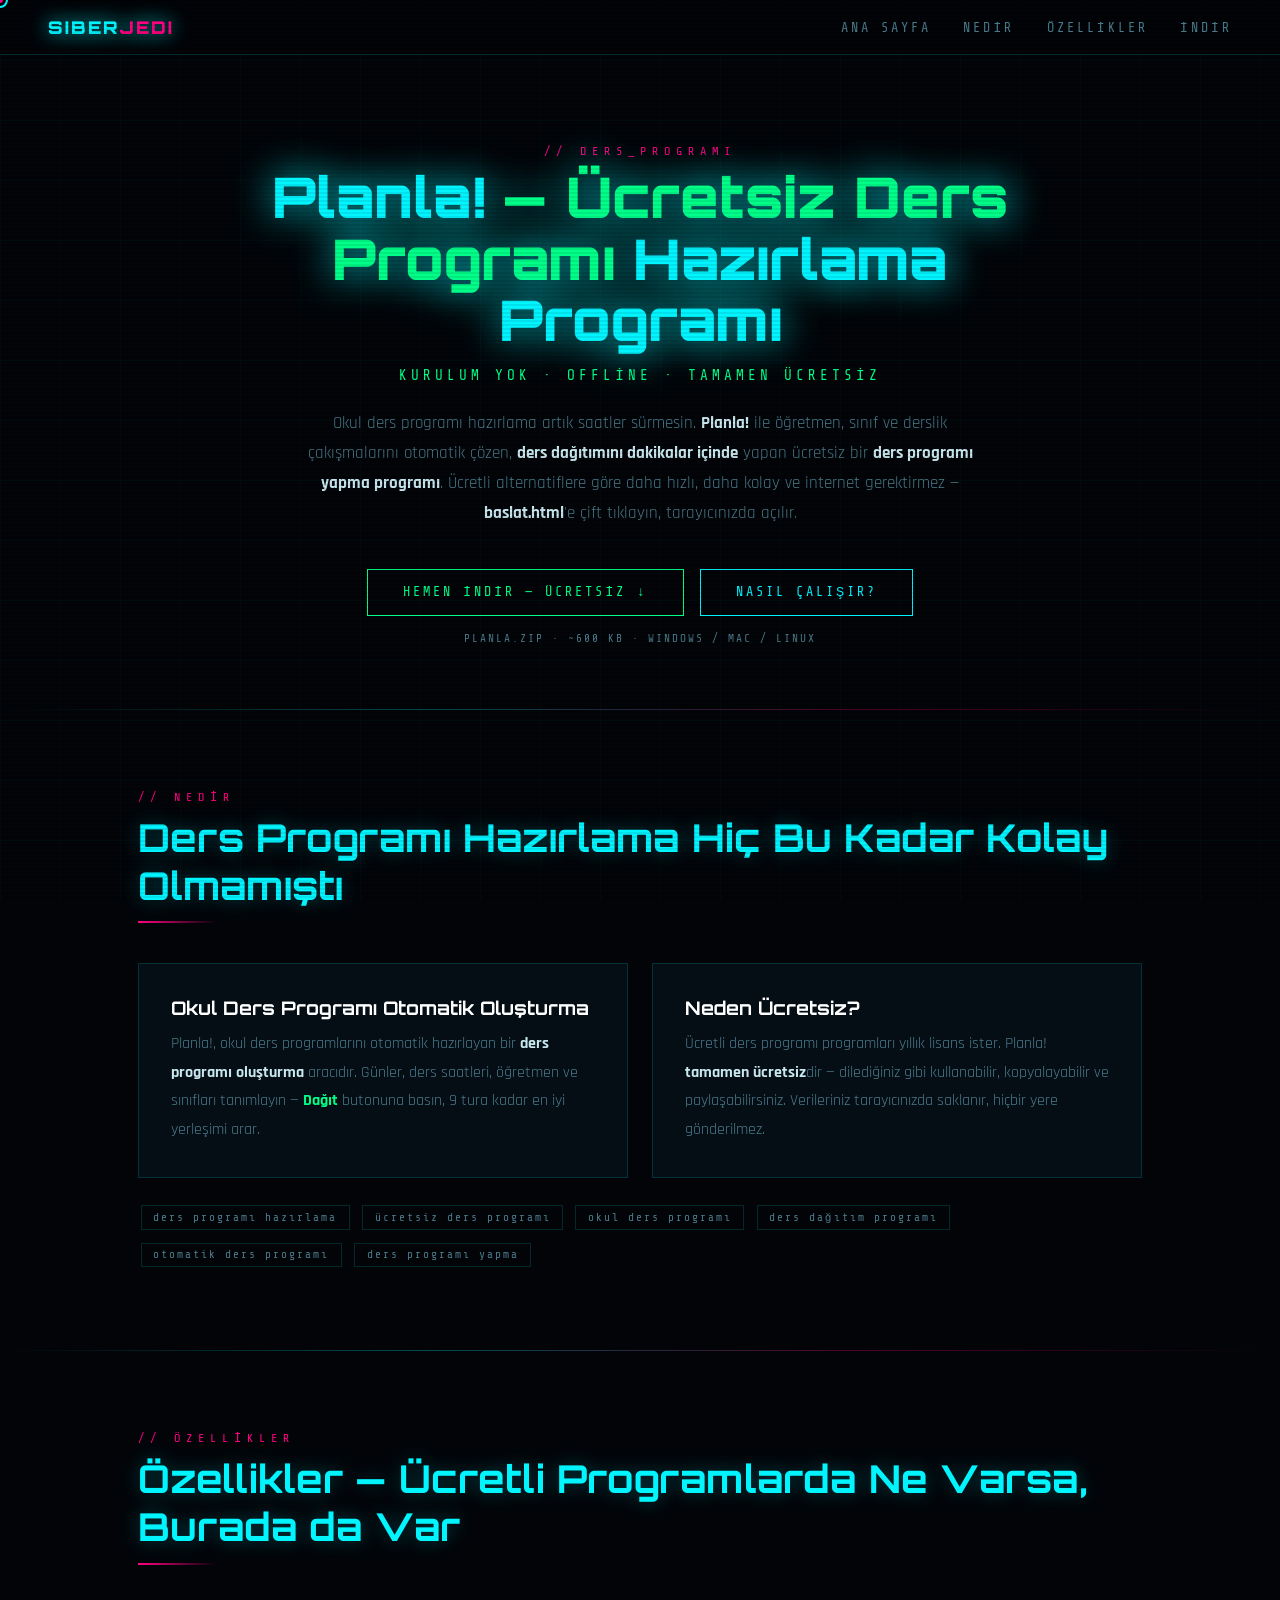
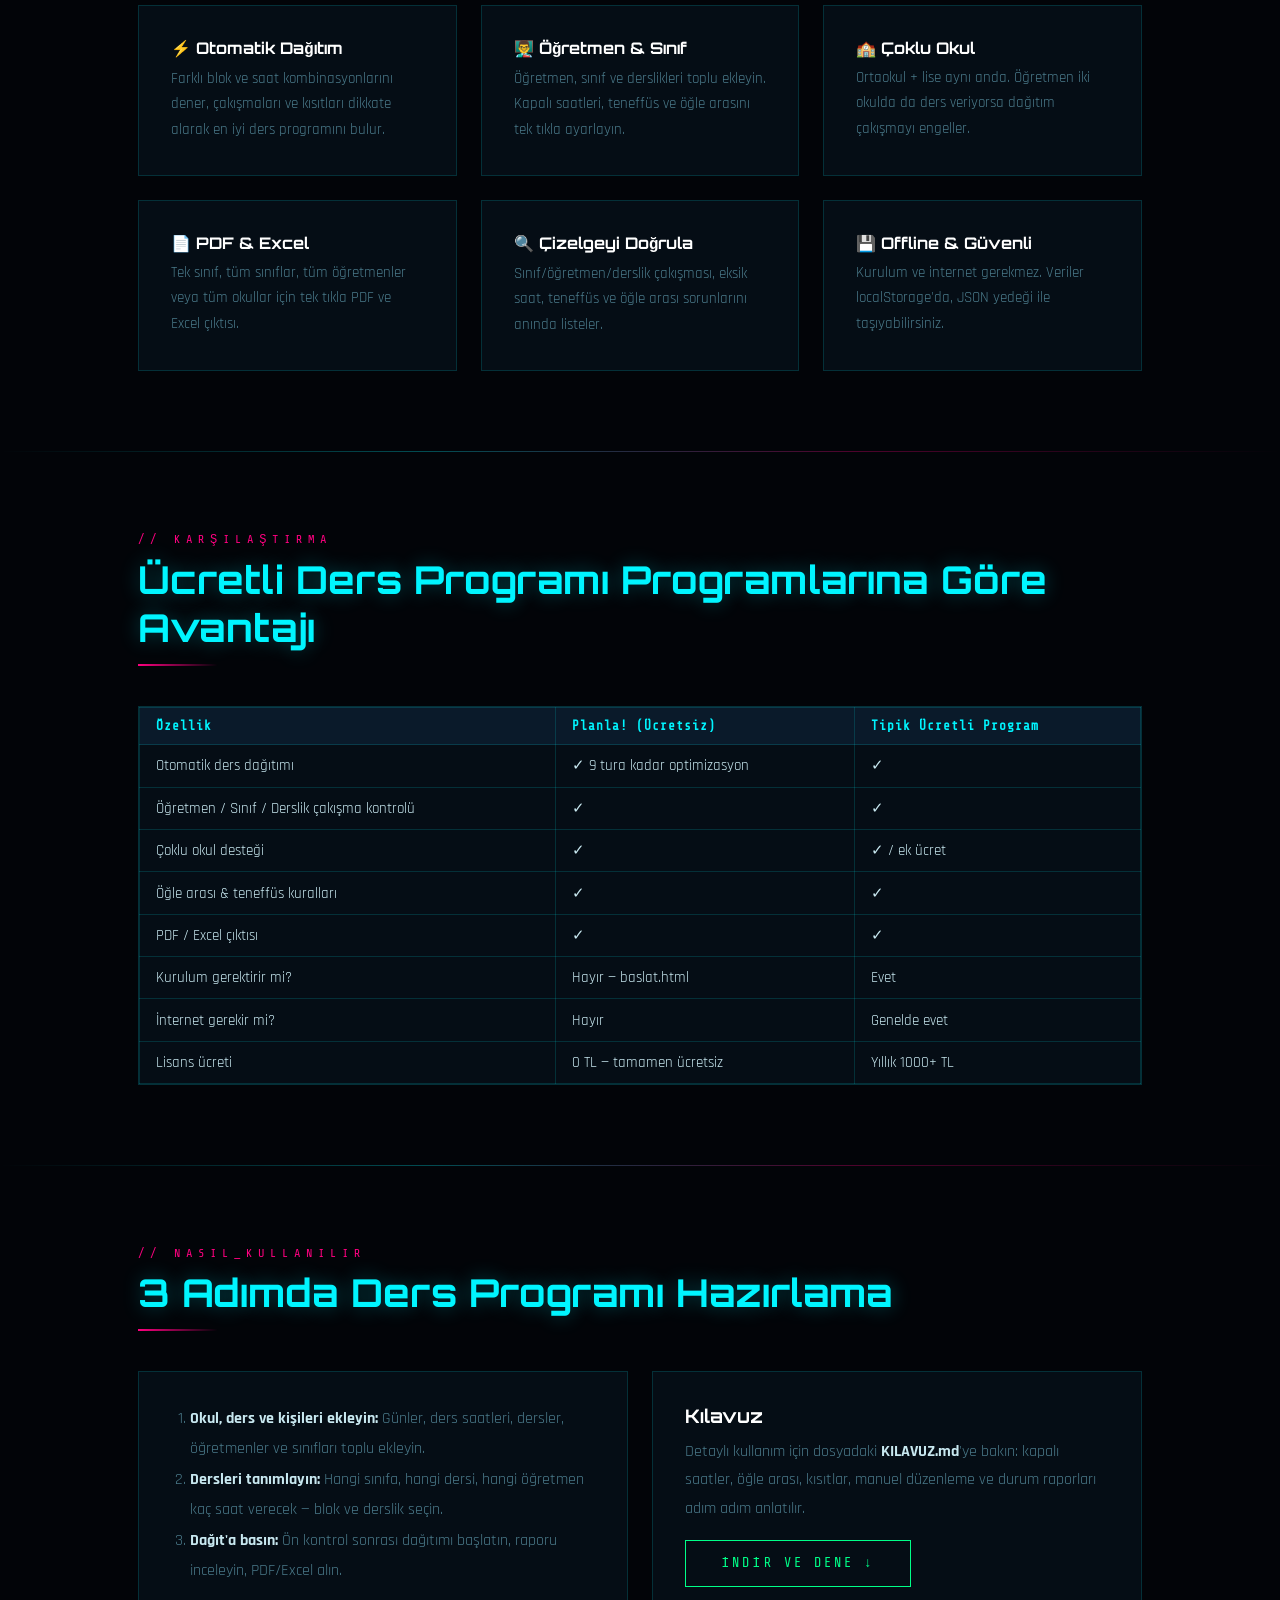
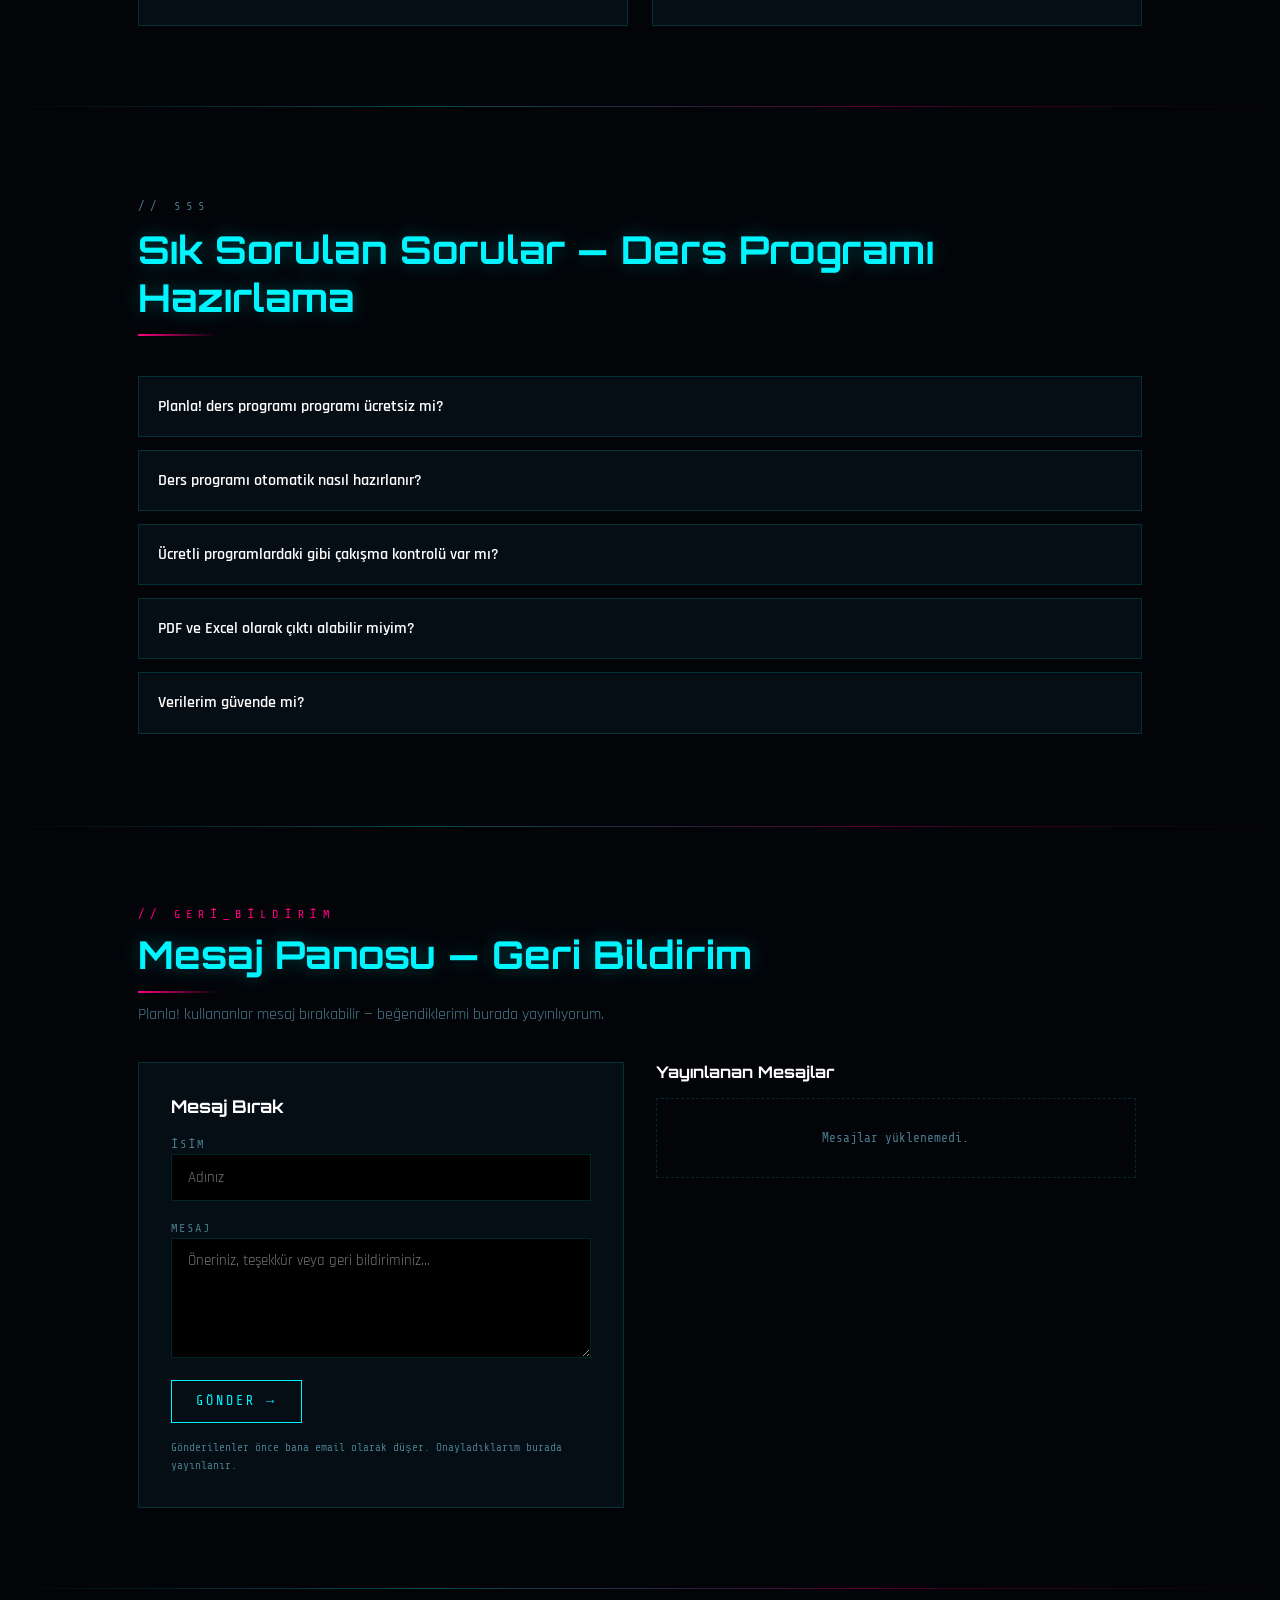
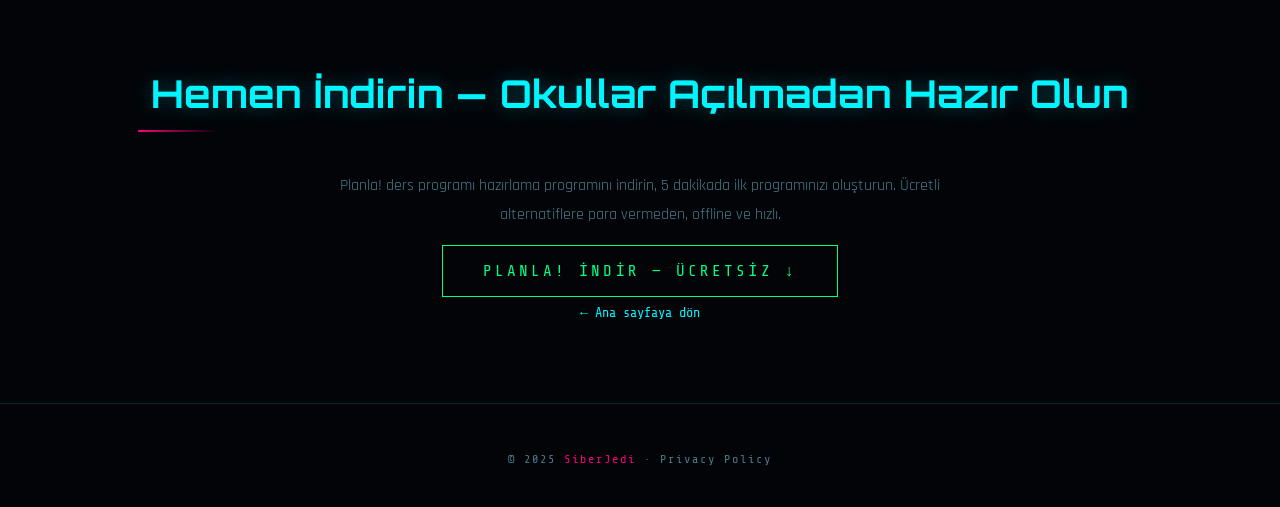
==== planla.html @ 0b4eea9a "Move pano to planla.html, remove fake sample from feedback.json" ====
<!DOCTYPE html>
<html lang="tr">
<head>
<meta charset="UTF-8">
<meta name="viewport" content="width=device-width, initial-scale=1.0">
<title>Planla! — Ücretsiz Ders Programı Hazırlama Programı | Okul Ders Dağıtım Aracı</title>
<meta name="description" content="Planla! ücretsiz ders programı hazırlama programı. Okul ders programı otomatik oluşturun — kurulum yok, offline çalışır. Öğretmen, sınıf, derslik ve çoklu okul desteği. PDF/Excel çıktısı. Ücretli alternatiflere göre hızlı ve kolay.">
<meta name="keywords" content="ders programı hazırlama, ders programı yapma, ders programı programı, okul ders programı, ücretsiz ders programı, ders dağıtım programı, otomatik ders programı, ders programı oluşturma, Planla">
<meta name="author" content="SiberJedi">
<meta name="robots" content="index, follow">
<meta name="theme-color" content="#020408">
<link rel="canonical" href="https://sj.siberjedi.workers.dev/planla.html">
<meta property="og:type" content="website">
<meta property="og:url" content="https://sj.siberjedi.workers.dev/planla.html">
<meta property="og:title" content="Planla! — Ücretsiz Ders Programı Hazırlama Programı">
<meta property="og:description" content="Okul ders programını dakikalar içinde otomatik hazırlayın. Kurulum yok, ücretsiz, offline. Öğretmen/sınıf/derslik/çoklu okul, PDF ve Excel.">
<meta property="og:locale" content="tr_TR">
<meta property="og:site_name" content="SiberJedi">
<meta name="twitter:card" content="summary">
<meta name="twitter:title" content="Planla! — Ücretsiz Ders Programı Hazırlama Programı">
<meta name="twitter:description" content="Ücretsiz, kurulum gerektirmeyen otomatik ders programı hazırlama aracı. Hemen indir, baslat.html ile çalıştır.">
<meta name="twitter:creator" content="@siberjedi">
<link rel="preconnect" href="https://fonts.googleapis.com">
<link href="https://fonts.googleapis.com/css2?family=Rajdhani:wght@300;400;600;700&family=Share+Tech+Mono&family=Orbitron:wght@400;700;900&display=swap" rel="stylesheet">
<script type="application/ld+json">
{
  "@context": "https://schema.org",
  "@type": "SoftwareApplication",
  "name": "Planla! — Ders Programı Hazırlama Programı",
  "applicationCategory": "EducationApplication",
  "operatingSystem": "Windows, macOS, Linux",
  "offers": {"@type": "Offer", "price": "0", "priceCurrency": "TRY"},
  "description": "Okul ders programlarını otomatik hazırlayan ücretsiz ve kurulum gerektirmeyen ders dağıtım programı. Öğretmen, sınıf, derslik ve çoklu okul desteği, PDF/Excel çıktısı.",
  "url": "https://sj.siberjedi.workers.dev/planla.html",
  "downloadUrl": "https://sj.siberjedi.workers.dev/downloads/Planla.zip",
  "author": {"@type": "Person", "name": "SiberJedi", "url": "https://sj.siberjedi.workers.dev/"},
  "inLanguage": "tr-TR",
  "isAccessibleForFree": true,
  "keywords": "ders programı hazırlama, okul ders programı, ders dağıtım programı"
}
</script>
<script type="application/ld+json">
{
  "@context": "https://schema.org",
  "@type": "FAQPage",
  "mainEntity": [
    {"@type": "Question", "name": "Planla! ücretsiz mi?", "acceptedAnswer": {"@type": "Answer", "text": "Evet, tamamen ücretsizdir. Kurulum gerektirmez, baslat.html dosyasına çift tıklayarak tarayıcınızda çalışır. İnternet gerekmez."}},
    {"@type": "Question", "name": "Ders programı nasıl otomatik hazırlanır?", "acceptedAnswer": {"@type": "Answer", "text": "Okul, ders, öğretmen, sınıf ve derslik bilgilerini ekleyip ders tanımları oluşturduktan sonra Dağıt butonuna basın. Planla! 9 tura kadar en iyi yerleşimi arar ve çakışmaları engeller."}},
    {"@type": "Question", "name": "Ücretli programlardan farkı ne?", "acceptedAnswer": {"@type": "Answer", "text": "Planla! ücretsiz olmasına rağmen çoklu okul, öğretmen çakışma kontrolü, teneffüs ve öğle arası kuralları, PDF/Excel çıktısı gibi ücretli programlardaki tüm temel özellikleri sunar ve offline çalışır."}},
    {"@type": "Question", "name": "Verilerim nerede saklanıyor?", "acceptedAnswer": {"@type": "Answer", "text": "Veriler tarayıcınızın hafızasında (localStorage) saklanır. Kaydet ile JSON yedeği alıp başka bilgisayara taşıyabilirsiniz."}},
    {"@type": "Question", "name": "PDF ve Excel çıktısı alabilir miyim?", "acceptedAnswer": {"@type": "Answer", "text": "Evet. Yazdır/PDF ve Excel butonları ile tek sınıf, tüm sınıflar, tüm öğretmenler veya tüm okullar için çıktı alabilirsiniz."}}
  ]
}
</script>
<style>
  :root { --bg:#020408; --bg2:#050d15; --cyan:#00f5ff; --pink:#ff0080; --yellow:#ffee00; --green:#00ff88; --dim:#0a1a2a; --border:rgba(0,245,255,0.15); --text:#c8e8f0; --muted:#4a7a8a; }
  *{margin:0;padding:0;box-sizing:border-box} html{scroll-behavior:smooth}
  body{background:var(--bg);color:var(--text);font-family:'Rajdhani',sans-serif;overflow-x:hidden;cursor:none}
  #cursor{position:fixed;width:16px;height:16px;border:2px solid var(--cyan);border-radius:50%;pointer-events:none;z-index:9999;transition:transform .1s,border-color .2s;transform:translate(-50%,-50%)}
  #cursor-trail{position:fixed;width:6px;height:6px;background:var(--pink);border-radius:50%;pointer-events:none;z-index:9998;transform:translate(-50%,-50%);transition:left .12s,top .12s}
  body::before{content:'';position:fixed;inset:0;background:repeating-linear-gradient(0deg,transparent,transparent 2px,rgba(0,0,0,.08) 2px,rgba(0,0,0,.08) 4px);pointer-events:none;z-index:1000}
  body::after{content:'';position:fixed;inset:0;background-image:linear-gradient(rgba(0,245,255,.03) 1px,transparent 1px),linear-gradient(90deg,rgba(0,245,255,.03) 1px,transparent 1px);background-size:60px 60px;pointer-events:none;z-index:0}
  nav{position:fixed;top:0;left:0;right:0;z-index:500;display:flex;justify-content:space-between;align-items:center;padding:1rem 3rem;background:rgba(2,4,8,.85);backdrop-filter:blur(12px);border-bottom:1px solid var(--border)}
  .nav-logo{font-family:'Orbitron',monospace;font-size:1.1rem;font-weight:900;color:var(--cyan);text-shadow:0 0 20px var(--cyan);letter-spacing:2px}
  .nav-logo span{color:var(--pink)} .nav-links{display:flex;gap:2rem;list-style:none}
  .nav-links a{color:var(--muted);text-decoration:none;font-size:.85rem;letter-spacing:3px;text-transform:uppercase;font-family:'Share Tech Mono',monospace;transition:color .2s}
  .nav-links a:hover{color:var(--cyan);text-shadow:0 0 10px var(--cyan)}
  .glow-sep{width:100%;height:1px;background:linear-gradient(90deg,transparent,var(--cyan),var(--pink),transparent);opacity:.3}
  section{position:relative;z-index:1;padding:5rem 3rem;max-width:1100px;margin:0 auto}
  .section-label{font-family:'Share Tech Mono',monospace;font-size:.75rem;letter-spacing:6px;color:var(--pink);text-transform:uppercase;margin-bottom:.5rem}
  .section-title{font-family:'Orbitron',monospace;font-size:clamp(1.5rem,4vw,2.4rem);font-weight:700;color:var(--cyan);text-shadow:0 0 20px rgba(0,245,255,.3);margin-bottom:2.5rem}
  .section-title::after{content:'';display:block;width:80px;height:2px;background:linear-gradient(90deg,var(--pink),transparent);margin-top:.8rem}
  .hero{padding:9rem 3rem 4rem;text-align:center;position:relative;z-index:1;max-width:900px;margin:0 auto}
  .hero h1{font-family:'Orbitron',monospace;font-size:clamp(2rem,6vw,3.5rem);font-weight:900;color:var(--cyan);text-shadow:0 0 40px var(--cyan);line-height:1.1}
  .hero h1 span{color:var(--green)} .hero-sub{font-family:'Share Tech Mono',monospace;color:var(--green);letter-spacing:4px;margin-top:1rem;text-transform:uppercase;font-size:.9rem}
  .hero-desc{max-width:700px;margin:1.5rem auto 0;color:var(--muted);line-height:1.8;font-size:1.05rem}
  .hero-desc strong{color:var(--text)} .cta{display:flex;gap:1rem;justify-content:center;flex-wrap:wrap;margin-top:2.5rem}
  .btn{font-family:'Share Tech Mono',monospace;font-size:.85rem;letter-spacing:3px;text-transform:uppercase;padding:.9rem 2.2rem;border:1px solid var(--green);color:var(--green);background:transparent;text-decoration:none;cursor:none;position:relative;overflow:hidden;transition:color .3s;z-index:0}
  .btn::before{content:'';position:absolute;inset:0;background:var(--green);transform:scaleX(0);transform-origin:left;transition:transform .3s;z-index:-1}
  .btn:hover::before{transform:scaleX(1)} .btn:hover{color:var(--bg)}
  .btn.cyan{border-color:var(--cyan);color:var(--cyan)} .btn.cyan::before{background:var(--cyan)}
  .pill{display:inline-block;font-family:'Share Tech Mono',monospace;font-size:.7rem;letter-spacing:2px;padding:.3rem .7rem;border:1px solid var(--border);color:var(--muted);margin:.2rem}
  .card{background:var(--bg2);border:1px solid var(--border);padding:2rem;position:relative;overflow:hidden}
  .card::before{content:'';position:absolute;top:0;left:0;right:0;height:2px;background:linear-gradient(90deg,var(--green),var(--cyan));transform:scaleX(0);transform-origin:left;transition:transform .4s}
  .card:hover::before{transform:scaleX(1)} .card:hover{background:var(--dim)}
  .grid2{display:grid;grid-template-columns:1fr 1fr;gap:1.5rem} .grid3{display:grid;grid-template-columns:repeat(3,1fr);gap:1.5rem}
  .feat h3{font-family:'Orbitron',monospace;font-size:1rem;color:#fff;margin-bottom:.4rem} .feat p{color:var(--muted);line-height:1.7;font-size:.95rem}
  .compare{width:100%;border-collapse:collapse;font-size:.95rem} .compare th,.compare td{border:1px solid var(--border);padding:.7rem 1rem;text-align:left}
  .compare th{background:var(--dim);color:var(--cyan);font-family:'Share Tech Mono',monospace;letter-spacing:1px;font-size:.8rem} .compare td{color:var(--text)} .ok{color:var(--green)} .no{color:var(--pink)}
  .faq details{background:var(--bg2);border:1px solid var(--border);padding:1.2rem;margin-bottom:.8rem} .faq summary{cursor:none;font-weight:600;color:#fff;list-style:none} .faq p{margin-top:.6rem;color:var(--muted);line-height:1.7}
  .steps ol{padding-left:1.2rem;color:var(--muted);line-height:1.9} .steps li strong{color:var(--text)}
  /* FEEDBACK */
  .feedback-grid{display:grid;grid-template-columns:1fr 1fr;gap:2rem;align-items:start}
  .feedback-form{background:var(--bg2);border:1px solid var(--border);padding:2rem;display:flex;flex-direction:column;gap:1rem}
  .feedback-form h3{font-family:'Orbitron',monospace;color:#fff;font-size:1.1rem}
  .feedback-form label{font-family:'Share Tech Mono',monospace;font-size:.75rem;letter-spacing:2px;color:var(--muted);text-transform:uppercase}
  .feedback-input,.feedback-textarea{width:100%;background:#000;border:1px solid var(--border);color:var(--text);padding:.8rem 1rem;font-family:'Rajdhani',sans-serif;font-size:.95rem;outline:none;transition:border-color .2s}
  .feedback-input:focus,.feedback-textarea:focus{border-color:var(--cyan)}
  .feedback-textarea{min-height:120px;resize:vertical}
  .feedback-btn{font-family:'Share Tech Mono',monospace;font-size:.85rem;letter-spacing:3px;text-transform:uppercase;padding:.8rem 1.5rem;border:1px solid var(--cyan);color:var(--cyan);background:transparent;cursor:none;position:relative;overflow:hidden;transition:color .3s;z-index:0;align-self:flex-start}
  .feedback-btn::before{content:'';position:absolute;inset:0;background:var(--cyan);transform:scaleX(0);transform-origin:left;transition:transform .3s;z-index:-1}
  .feedback-btn:hover::before{transform:scaleX(1)} .feedback-btn:hover{color:var(--bg)}
  .feedback-btn:disabled{opacity:.5;cursor:not-allowed}
  .feedback-hint{font-family:'Share Tech Mono',monospace;font-size:.7rem;color:var(--muted);line-height:1.6}
  .feedback-list{display:flex;flex-direction:column;gap:1rem;max-height:520px;overflow:auto;padding-right:.4rem}
  .feedback-card{background:var(--bg2);border:1px solid var(--border);padding:1.5rem;position:relative;overflow:hidden}
  .feedback-card::before{content:'';position:absolute;top:0;left:0;right:0;height:2px;background:linear-gradient(90deg,var(--pink),var(--cyan));opacity:.7}
  .feedback-name{font-family:'Orbitron',monospace;font-size:.85rem;color:var(--cyan);letter-spacing:1px}
  .feedback-date{font-family:'Share Tech Mono',monospace;font-size:.65rem;color:var(--muted);letter-spacing:2px;margin-top:.2rem}
  .feedback-msg{color:var(--text);line-height:1.7;margin-top:.8rem;font-size:.95rem}
  .feedback-empty{font-family:'Share Tech Mono',monospace;font-size:.8rem;color:var(--muted);text-align:center;padding:2rem;border:1px dashed var(--border)}
  @media(max-width:768px){nav{padding:1rem 1.5rem}.nav-links{display:none}section{padding:3.5rem 1.5rem}.hero{padding:7rem 1.5rem 3rem}.grid2,.grid3,.feedback-grid{grid-template-columns:1fr}}
</style>
</head>
<body>
<div id="cursor"></div><div id="cursor-trail"></div>
<nav>
  <div class="nav-logo">SIBER<span>JEDI</span></div>
  <ul class="nav-links">
    <li><a href="/">Ana Sayfa</a></li>
    <li><a href="#nedir">Nedir</a></li>
    <li><a href="#ozellikler">Özellikler</a></li>
    <li><a href="downloads/Planla.zip" download>İndir</a></li>
  </ul>
</nav>

<div class="hero">
  <p class="section-label" style="text-align:center">// ders_programı</p>
  <h1>Planla! <span>— Ücretsiz Ders Programı</span> Hazırlama Programı</h1>
  <p class="hero-sub">Kurulum yok · Offline · Tamamen ücretsiz</p>
  <p class="hero-desc">
    Okul ders programı hazırlama artık saatler sürmesin. <strong>Planla!</strong> ile öğretmen, sınıf ve derslik çakışmalarını otomatik çözen, <strong>ders dağıtımını dakikalar içinde</strong> yapan ücretsiz bir <strong>ders programı yapma programı</strong>.
    Ücretli alternatiflere göre daha hızlı, daha kolay ve internet gerektirmez — <strong>baslat.html</strong>'e çift tıklayın, tarayıcınızda açılır.
  </p>
  <div class="cta">
    <a href="downloads/Planla.zip" download class="btn">Hemen İndir — Ücretsiz ↓</a>
    <a href="#nasil" class="btn cyan">Nasıl Çalışır?</a>
  </div>
  <p style="margin-top:1rem;font-family:'Share Tech Mono',monospace;font-size:.7rem;letter-spacing:2px;color:var(--muted)">PLANLA.ZIP · ~600 KB · WINDOWS / MAC / LINUX</p>
</div>

<div class="glow-sep"></div>

<section id="nedir">
  <p class="section-label">// nedir</p>
  <h2 class="section-title">Ders Programı Hazırlama Hiç Bu Kadar Kolay Olmamıştı</h2>
  <div class="grid2">
    <div class="card">
      <h3 style="font-family:Orbitron;color:#fff;margin-bottom:.6rem">Okul Ders Programı Otomatik Oluşturma</h3>
      <p style="color:var(--muted);line-height:1.8">Planla!, okul ders programlarını otomatik hazırlayan bir <strong style="color:var(--text)">ders programı oluşturma</strong> aracıdır. Günler, ders saatleri, öğretmen ve sınıfları tanımlayın — <strong style="color:var(--green)">Dağıt</strong> butonuna basın, 9 tura kadar en iyi yerleşimi arar.</p>
    </div>
    <div class="card">
      <h3 style="font-family:Orbitron;color:#fff;margin-bottom:.6rem">Neden Ücretsiz?</h3>
      <p style="color:var(--muted);line-height:1.8">Ücretli ders programı programları yıllık lisans ister. Planla! <strong style="color:var(--text)">tamamen ücretsiz</strong>dir — dilediğiniz gibi kullanabilir, kopyalayabilir ve paylaşabilirsiniz. Verileriniz tarayıcınızda saklanır, hiçbir yere gönderilmez.</p>
    </div>
  </div>
  <div style="margin-top:1.5rem;display:flex;flex-wrap:wrap;gap:.4rem">
    <span class="pill">ders programı hazırlama</span><span class="pill">ücretsiz ders programı</span><span class="pill">okul ders programı</span><span class="pill">ders dağıtım programı</span><span class="pill">otomatik ders programı</span><span class="pill">ders programı yapma</span>
  </div>
</section>

<div class="glow-sep"></div>

<section id="ozellikler">
  <p class="section-label">// özellikler</p>
  <h2 class="section-title">Özellikler — Ücretli Programlarda Ne Varsa, Burada da Var</h2>
  <div class="grid3">
    <div class="card feat"><h3>⚡ Otomatik Dağıtım</h3><p>Farklı blok ve saat kombinasyonlarını dener, çakışmaları ve kısıtları dikkate alarak en iyi ders programını bulur.</p></div>
    <div class="card feat"><h3>👨‍🏫 Öğretmen & Sınıf</h3><p>Öğretmen, sınıf ve derslikleri toplu ekleyin. Kapalı saatleri, teneffüs ve öğle arasını tek tıkla ayarlayın.</p></div>
    <div class="card feat"><h3>🏫 Çoklu Okul</h3><p>Ortaokul + lise aynı anda. Öğretmen iki okulda da ders veriyorsa dağıtım çakışmayı engeller.</p></div>
    <div class="card feat"><h3>📄 PDF & Excel</h3><p>Tek sınıf, tüm sınıflar, tüm öğretmenler veya tüm okullar için tek tıkla PDF ve Excel çıktısı.</p></div>
    <div class="card feat"><h3>🔍 Çizelgeyi Doğrula</h3><p>Sınıf/öğretmen/derslik çakışması, eksik saat, teneffüs ve öğle arası sorunlarını anında listeler.</p></div>
    <div class="card feat"><h3>💾 Offline & Güvenli</h3><p>Kurulum ve internet gerekmez. Veriler localStorage'da, JSON yedeği ile taşıyabilirsiniz.</p></div>
  </div>
</section>

<div class="glow-sep"></div>

<section>
  <p class="section-label">// karşılaştırma</p>
  <h2 class="section-title">Ücretli Ders Programı Programlarına Göre Avantajı</h2>
  <div class="card" style="padding:0;overflow:auto">
    <table class="compare">
      <tr><th>Özellik</th><th>Planla! (Ücretsiz)</th><th>Tipik Ücretli Program</th></tr>
      <tr><td>Otomatik ders dağıtımı</td><td class="ok">✓ 9 tura kadar optimizasyon</td><td class="ok">✓</td></tr>
      <tr><td>Öğretmen / Sınıf / Derslik çakışma kontrolü</td><td class="ok">✓</td><td class="ok">✓</td></tr>
      <tr><td>Çoklu okul desteği</td><td class="ok">✓</td><td class="ok">✓ / ek ücret</td></tr>
      <tr><td>Öğle arası & teneffüs kuralları</td><td class="ok">✓</td><td class="ok">✓</td></tr>
      <tr><td>PDF / Excel çıktısı</td><td class="ok">✓</td><td class="ok">✓</td></tr>
      <tr><td>Kurulum gerektirir mi?</td><td class="ok">Hayır — baslat.html</td><td class="no">Evet</td></tr>
      <tr><td>İnternet gerekir mi?</td><td class="ok">Hayır</td><td class="no">Genelde evet</td></tr>
      <tr><td>Lisans ücreti</td><td class="ok">0 TL — tamamen ücretsiz</td><td class="no">Yıllık 1000+ TL</td></tr>
    </table>
  </div>
</section>

<div class="glow-sep"></div>

<section id="nasil" class="steps">
  <p class="section-label">// nasıl_kullanılır</p>
  <h2 class="section-title">3 Adımda Ders Programı Hazırlama</h2>
  <div class="grid2">
    <div class="card">
      <ol>
        <li><strong>Okul, ders ve kişileri ekleyin:</strong> Günler, ders saatleri, dersler, öğretmenler ve sınıfları toplu ekleyin.</li>
        <li><strong>Dersleri tanımlayın:</strong> Hangi sınıfa, hangi dersi, hangi öğretmen kaç saat verecek — blok ve derslik seçin.</li>
        <li><strong>Dağıt'a basın:</strong> Ön kontrol sonrası dağıtımı başlatın, raporu inceleyin, PDF/Excel alın.</li>
      </ol>
    </div>
    <div class="card">
      <h3 style="font-family:Orbitron;color:#fff;margin-bottom:.6rem">Kılavuz</h3>
      <p style="color:var(--muted);line-height:1.8">Detaylı kullanım için dosyadaki <strong style="color:var(--text)">KILAVUZ.md</strong>'ye bakın: kapalı saatler, öğle arası, kısıtlar, manuel düzenleme ve durum raporları adım adım anlatılır.</p>
      <a href="downloads/Planla.zip" download class="btn" style="margin-top:1rem;display:inline-block">İndir ve Dene ↓</a>
    </div>
  </div>
</section>

<div class="glow-sep"></div>

<section class="faq">
  <p class="section-label">// sss</p>
  <h2 class="section-title">Sık Sorulan Sorular — Ders Programı Hazırlama</h2>
  <details><summary>Planla! ders programı programı ücretsiz mi?</summary><p>Evet, tamamen ücretsizdir ve ömür boyu ücretsiz kalacak. Kurulum gerektirmez, baslat.html'e çift tıklayarak çalışır.</p></details>
  <details><summary>Ders programı otomatik nasıl hazırlanır?</summary><p>Okul ayarları, ders/öğretmen/sınıf ekleme ve ders tanımlama adımlarından sonra sol alttaki Dağıt butonuna basın. Ön kontrol hatalarını düzeltip Dağıtımı Başlat deyin.</p></details>
  <details><summary>Ücretli programlardaki gibi çakışma kontrolü var mı?</summary><p>Evet. Sınıf, öğretmen, derslik ve çapraz okul çakışmaları, kapalı saatler, teneffüs ve öğle arası kuralları otomatik denetlenir. Çizelgeyi Doğrula ile hepsini listeleyebilirsiniz.</p></details>
  <details><summary>PDF ve Excel olarak çıktı alabilir miyim?</summary><p>Evet. Yazdır/PDF ve Excel butonları ile tek çizelge, tüm sınıflar, tüm öğretmenler veya tüm okullar için çıktı alabilirsiniz.</p></details>
  <details><summary>Verilerim güvende mi?</summary><p>Verileriniz sadece tarayıcınızın hafızasında saklanır, hiçbir sunucuya gönderilmez. Kaydet ile JSON yedeği alıp başka bilgisayara taşıyabilirsiniz.</p></details>
</section>

<div class="glow-sep"></div>

<!-- FEEDBACK / MESSAGE BOARD -->
<section id="pano">
  <p class="section-label">// geri_bildirim</p>
  <h2 class="section-title">Mesaj Panosu — Geri Bildirim</h2>
  <p style="color:var(--muted);line-height:1.8;max-width:700px;margin:-2rem 0 2rem">Planla! kullananlar mesaj bırakabilir — beğendiklerimi burada yayınlıyorum.</p>
  <div class="feedback-grid">
    <form id="feedback-form" class="feedback-form" action="https://formsubmit.co/siberjedi@gmail.com" method="POST">
      <h3>Mesaj Bırak</h3>
      <input type="hidden" name="_subject" value="Yeni pano mesajı — planla.html">
      <input type="hidden" name="_captcha" value="false">
      <input type="hidden" name="_template" value="table">
      <input type="text" name="_honey" style="display:none">
      <div>
        <label for="fb-name">İsim</label>
        <input id="fb-name" class="feedback-input" type="text" name="name" placeholder="Adınız" required maxlength="40">
      </div>
      <div>
        <label for="fb-msg">Mesaj</label>
        <textarea id="fb-msg" class="feedback-textarea" name="message" placeholder="Öneriniz, teşekkür veya geri bildiriminiz..." required maxlength="500"></textarea>
      </div>
      <button class="feedback-btn" type="submit">Gönder →</button>
      <p id="fb-status" class="feedback-hint" style="display:none"></p>
      <p class="feedback-hint">Gönderilenler önce bana email olarak düşer. Onayladıklarım burada yayınlanır.</p>
    </form>
    <div>
      <h3 style="font-family:'Orbitron',monospace;color:#fff;font-size:1rem;margin-bottom:1rem">Yayınlanan Mesajlar</h3>
      <div id="feedback-list" class="feedback-list"><div class="feedback-empty">Yükleniyor...</div></div>
    </div>
  </div>
</section>

<div class="glow-sep"></div>

<section style="text-align:center">
  <h2 class="section-title" style="text-align:center">Hemen İndirin — Okullar Açılmadan Hazır Olun</h2>
  <p style="color:var(--muted);line-height:1.8;max-width:650px;margin:0 auto 2rem">Planla! ders programı hazırlama programını indirin, 5 dakikada ilk programınızı oluşturun. Ücretli alternatiflere para vermeden, offline ve hızlı.</p>
  <a href="downloads/Planla.zip" download class="btn" style="font-size:1rem;padding:1rem 2.5rem">Planla! İndir — Ücretsiz ↓</a>
  <p style="margin-top:1.2rem"><a href="/" style="color:var(--cyan);font-family:'Share Tech Mono',monospace;font-size:.85rem;text-decoration:none">← Ana sayfaya dön</a></p>
</section>

<footer style="position:relative;z-index:1;text-align:center;padding:3rem;border-top:1px solid var(--border);font-family:'Share Tech Mono',monospace;font-size:.75rem;color:var(--muted);letter-spacing:2px">
  <p>© 2025 <span style="color:var(--pink)">SiberJedi</span> · <a href="privacy-policy.html" style="color:var(--muted);text-decoration:none">Privacy Policy</a></p>
</footer>

<script>
  const cursor=document.getElementById('cursor'),trail=document.getElementById('cursor-trail');
  document.addEventListener('mousemove',e=>{cursor.style.left=e.clientX+'px';cursor.style.top=e.clientY+'px';setTimeout(()=>{trail.style.left=e.clientX+'px';trail.style.top=e.clientY+'px'},80)});
  document.querySelectorAll('a,button,.card,.feedback-card,.feedback-btn').forEach(el=>{el.addEventListener('mouseenter',()=>{cursor.style.transform='translate(-50%,-50%) scale(2)';cursor.style.borderColor='var(--pink)'});el.addEventListener('mouseleave',()=>{cursor.style.transform='translate(-50%,-50%) scale(1)';cursor.style.borderColor='var(--cyan)'})});
  // feedback board
  (async()=>{
    const list=document.getElementById('feedback-list');
    try{
      const res=await fetch('feedback.json',{cache:'no-store'});
      const data=await res.json();
      if(!Array.isArray(data)||data.length===0){list.innerHTML='<div class="feedback-empty">Henüz yayınlanan mesaj yok — ilk sen bırak!</div>';return;}
      list.innerHTML=data.slice().reverse().map(m=>{
        const safe=s=>String(s||'').replace(/[&<>"]/g,c=>({'&':'&amp;','<':'&lt;','>':'&gt;','"':'&quot;'}[c]));
        return `<div class="feedback-card"><div class="feedback-name">${safe(m.name)}</div><div class="feedback-date">${safe(m.date)}</div><div class="feedback-msg">${safe(m.message)}</div></div>`;
      }).join('');
    }catch(e){list.innerHTML='<div class="feedback-empty">Mesajlar yüklenemedi.</div>';}
  })();
  (()=>{
    const form=document.getElementById('feedback-form'),status=document.getElementById('fb-status'),btn=form.querySelector('button[type="submit"]');
    form.addEventListener('submit',async(e)=>{
      e.preventDefault(); if(form._honey.value) return;
      const fd=new FormData(form); btn.disabled=true; btn.textContent='Gönderiliyor...'; status.style.display='none';
      try{
        const res=await fetch(form.action,{method:'POST',body:fd,headers:{'Accept':'application/json'}});
        if(res.ok){status.textContent='✓ Mesajın alındı! Onaylayınca panoda yayınlanacak.';status.style.color='var(--green)';status.style.display='block';form.reset();}
        else throw new Error();
      }catch{status.textContent='Gönderilemedi — tekrar dene veya siberjedi@gmail.com\'a yaz.';status.style.color='var(--pink)';status.style.display='block';}
      finally{btn.disabled=false;btn.textContent='Gönder →';}
    });
  })();
</script>
</body>
</html>
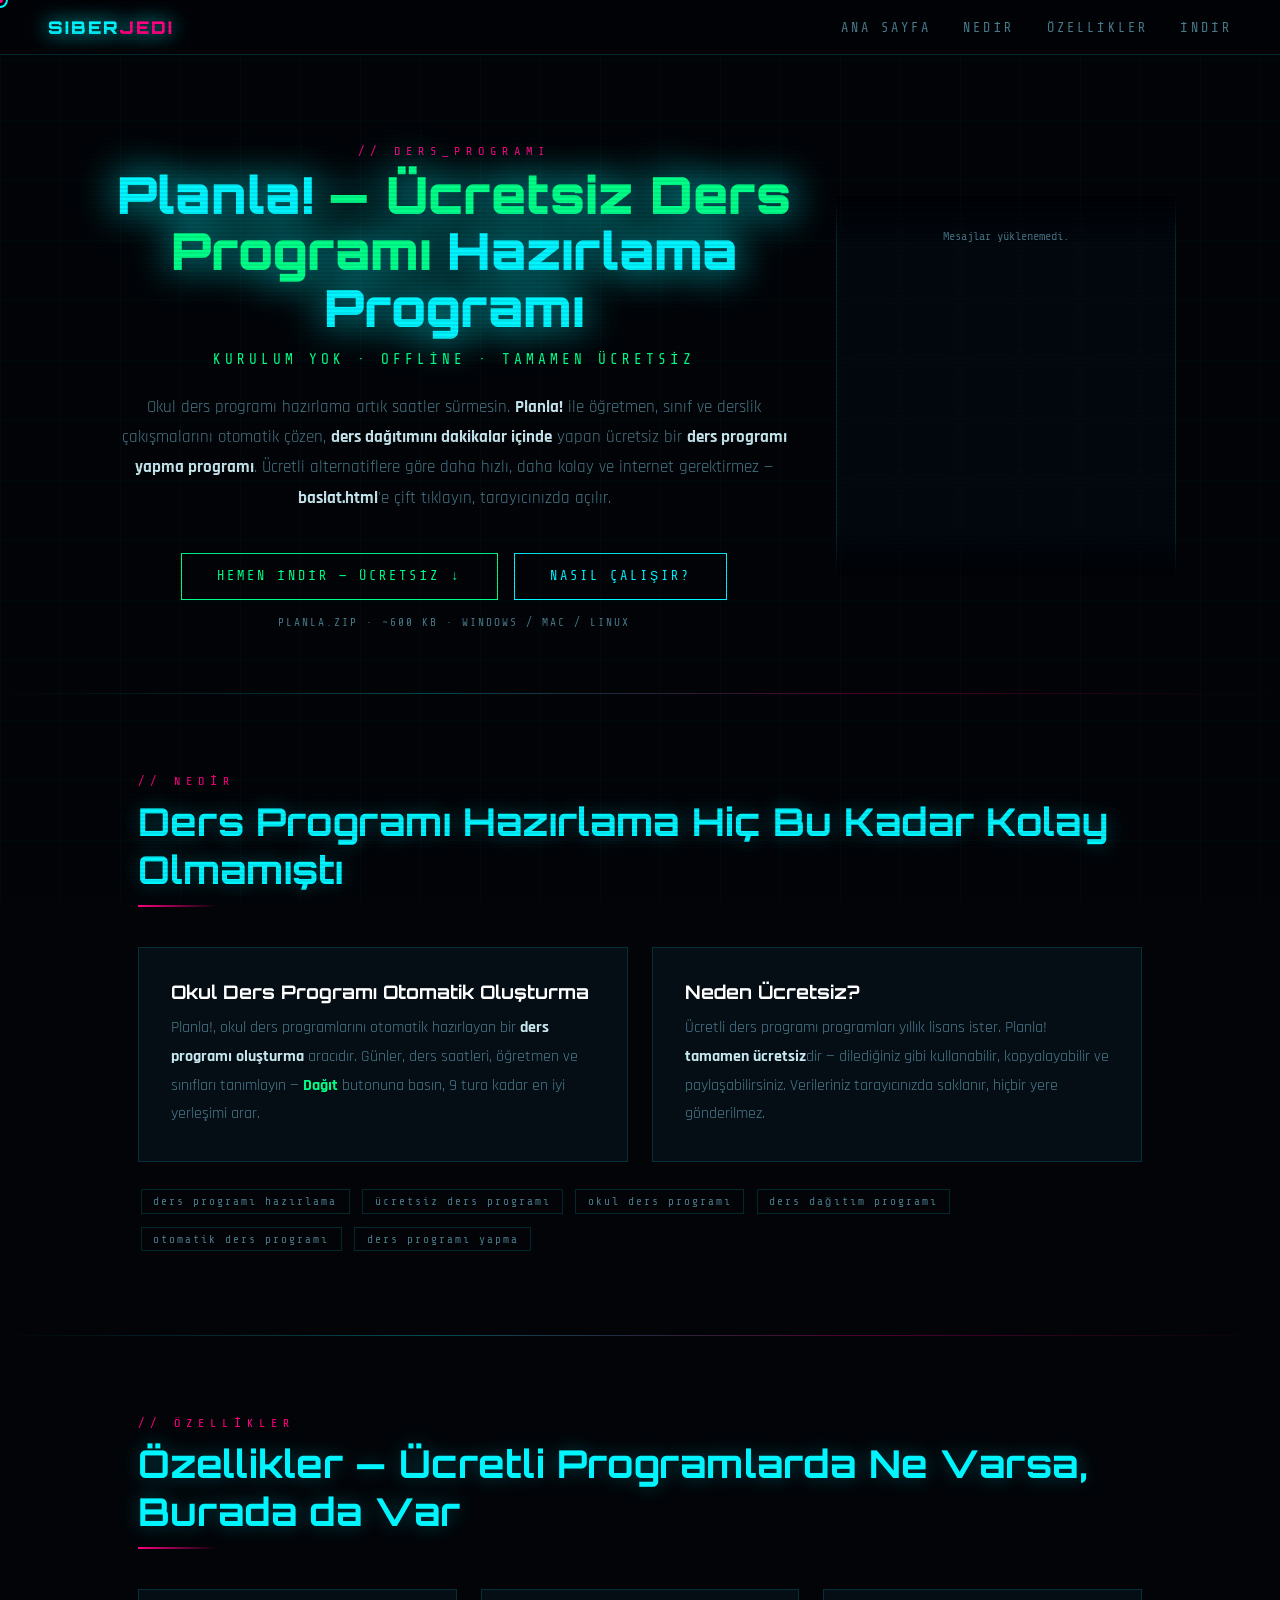
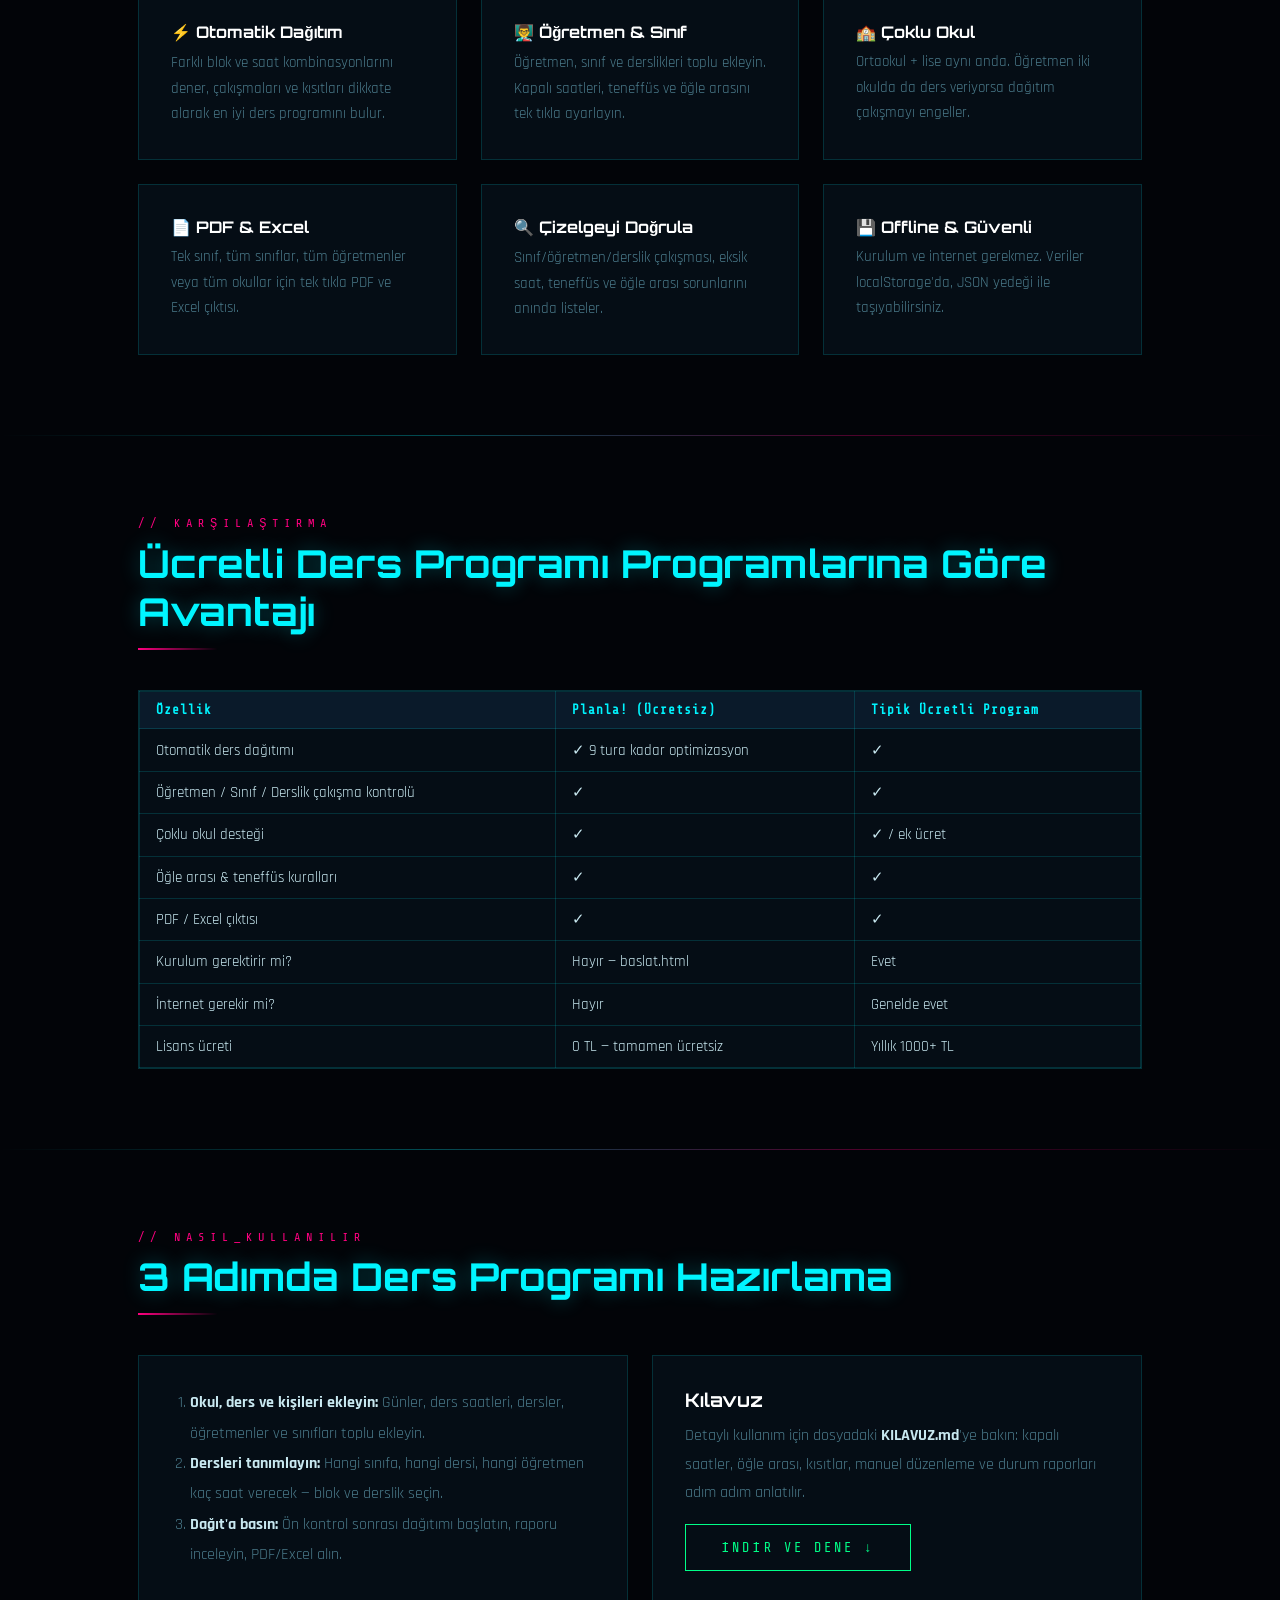
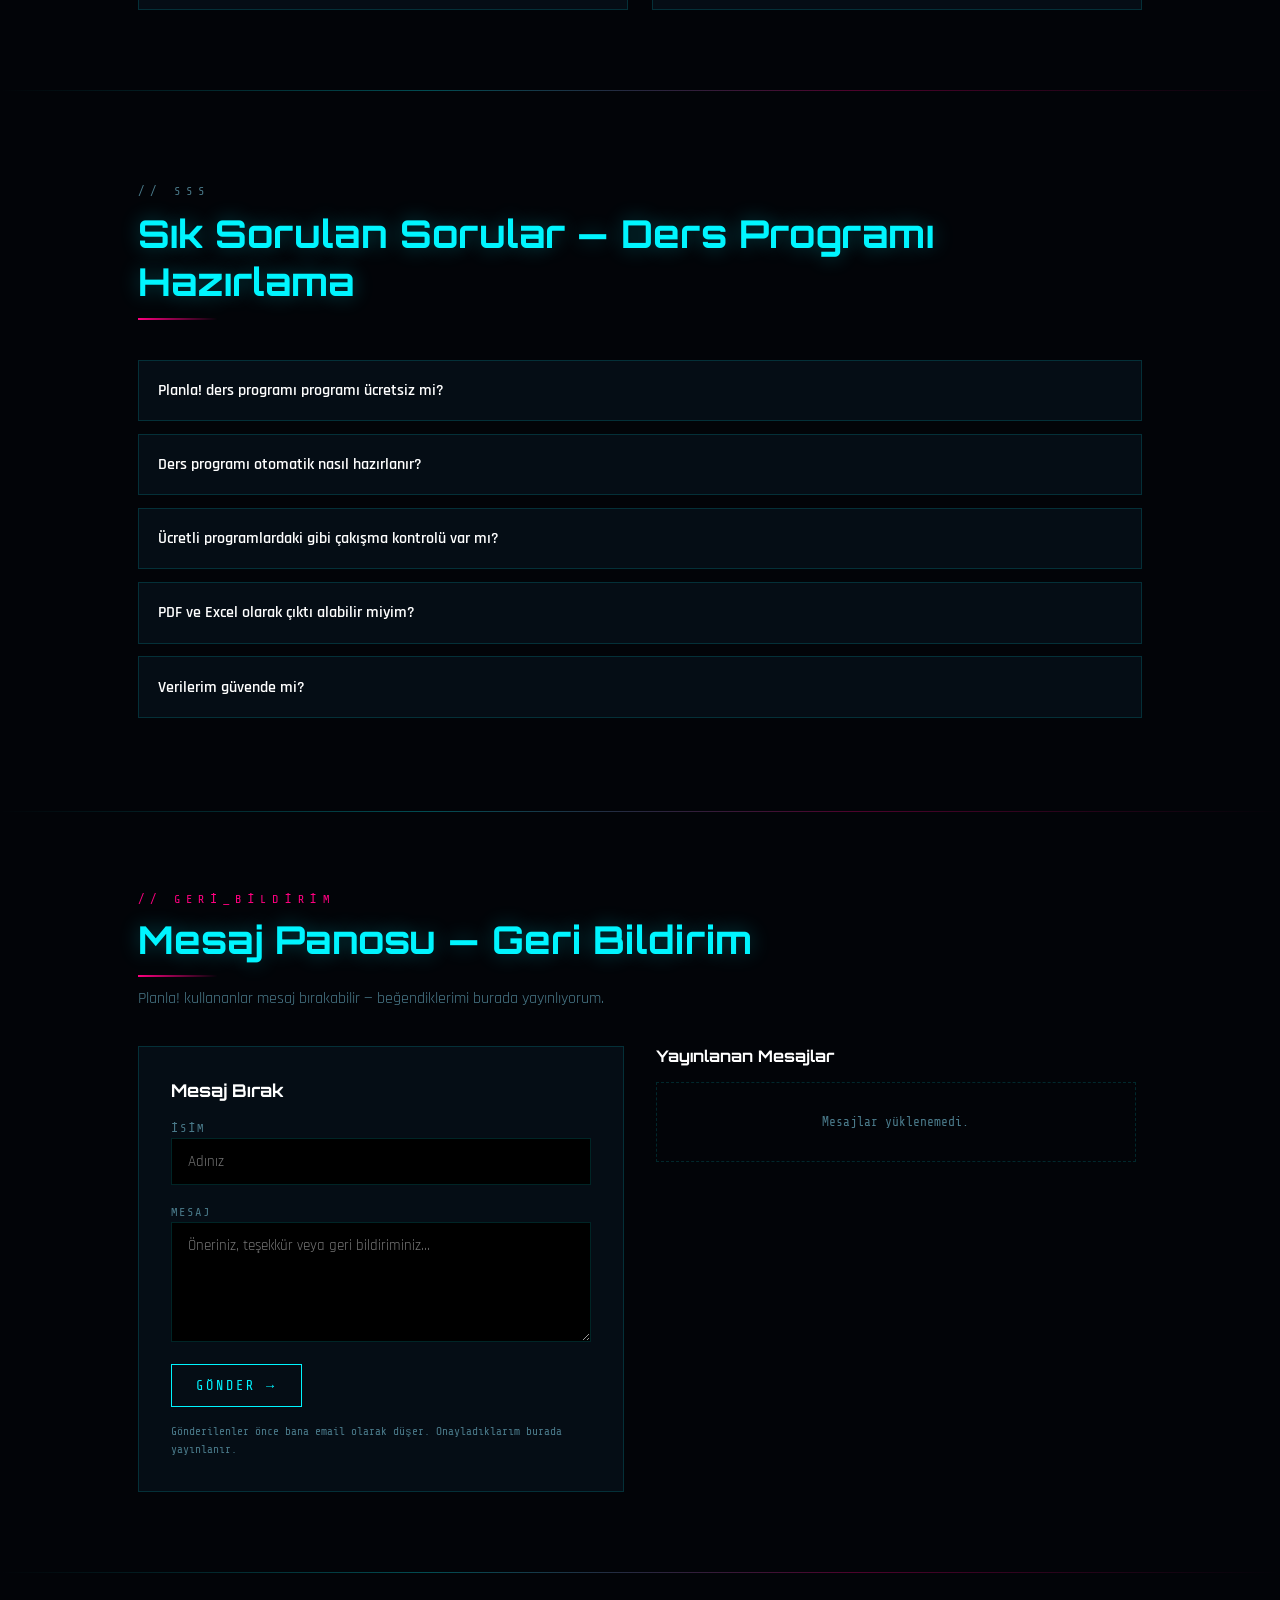
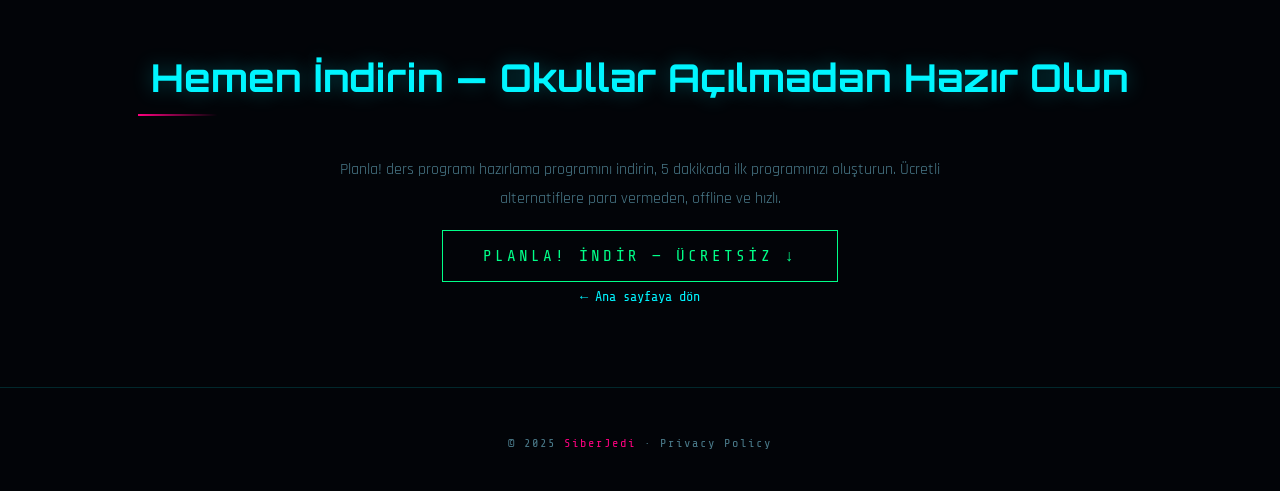
==== commit b83b27bb: "Add infinite vertical ticker next to hero for feedback messages" ====
--- a/planla.html
+++ b/planla.html
@@ -70,11 +70,21 @@
   .section-label{font-family:'Share Tech Mono',monospace;font-size:.75rem;letter-spacing:6px;color:var(--pink);text-transform:uppercase;margin-bottom:.5rem}
   .section-title{font-family:'Orbitron',monospace;font-size:clamp(1.5rem,4vw,2.4rem);font-weight:700;color:var(--cyan);text-shadow:0 0 20px rgba(0,245,255,.3);margin-bottom:2.5rem}
   .section-title::after{content:'';display:block;width:80px;height:2px;background:linear-gradient(90deg,var(--pink),transparent);margin-top:.8rem}
-  .hero{padding:9rem 3rem 4rem;text-align:center;position:relative;z-index:1;max-width:900px;margin:0 auto}
-  .hero h1{font-family:'Orbitron',monospace;font-size:clamp(2rem,6vw,3.5rem);font-weight:900;color:var(--cyan);text-shadow:0 0 40px var(--cyan);line-height:1.1}
+  .hero{padding:9rem 3rem 4rem;position:relative;z-index:1;max-width:1200px;margin:0 auto;display:flex;gap:2rem;align-items:center;justify-content:center}
+  .hero-main{flex:1;max-width:700px;text-align:center}
+  .hero h1{font-family:'Orbitron',monospace;font-size:clamp(2rem,6vw,3.2rem);font-weight:900;color:var(--cyan);text-shadow:0 0 40px var(--cyan);line-height:1.1}
   .hero h1 span{color:var(--green)} .hero-sub{font-family:'Share Tech Mono',monospace;color:var(--green);letter-spacing:4px;margin-top:1rem;text-transform:uppercase;font-size:.9rem}
   .hero-desc{max-width:700px;margin:1.5rem auto 0;color:var(--muted);line-height:1.8;font-size:1.05rem}
   .hero-desc strong{color:var(--text)} .cta{display:flex;gap:1rem;justify-content:center;flex-wrap:wrap;margin-top:2.5rem}
+  /* HERO TICKER - vertical infinite */
+  .hero-ticker-wrap{width:340px;flex-shrink:0;height:380px;overflow:hidden;position:relative;border:1px solid var(--border);background:rgba(5,13,21,0.6);backdrop-filter:blur(4px);mask-image:linear-gradient(to bottom, transparent, black 12%, black 88%, transparent);-webkit-mask-image:linear-gradient(to bottom, transparent, black 12%, black 88%, transparent)}
+  .hero-ticker{display:flex;flex-direction:column;gap:.8rem;will-change:transform;animation: tickerScroll linear infinite}
+  .hero-ticker-item{background:var(--bg2);border:1px solid var(--border);border-left:2px solid var(--green);padding:1rem 1.1rem;flex-shrink:0}
+  .hero-ticker-name{font-family:'Orbitron',monospace;font-size:.75rem;color:var(--cyan);letter-spacing:1px}
+  .hero-ticker-msg{font-size:.85rem;color:var(--text);line-height:1.6;margin-top:.3rem;display:-webkit-box;-webkit-line-clamp:3;-webkit-box-orient:vertical;overflow:hidden}
+  .hero-ticker-date{font-family:'Share Tech Mono',monospace;font-size:.6rem;color:var(--muted);margin-top:.4rem;letter-spacing:1px}
+  .hero-ticker-empty{font-family:'Share Tech Mono',monospace;font-size:.75rem;color:var(--muted);text-align:center;padding:2rem}
+  @keyframes tickerScroll{0%{transform:translateY(0)}100%{transform:translateY(-50%)}}
   .btn{font-family:'Share Tech Mono',monospace;font-size:.85rem;letter-spacing:3px;text-transform:uppercase;padding:.9rem 2.2rem;border:1px solid var(--green);color:var(--green);background:transparent;text-decoration:none;cursor:none;position:relative;overflow:hidden;transition:color .3s;z-index:0}
   .btn::before{content:'';position:absolute;inset:0;background:var(--green);transform:scaleX(0);transform-origin:left;transition:transform .3s;z-index:-1}
   .btn:hover::before{transform:scaleX(1)} .btn:hover{color:var(--bg)}
@@ -109,6 +119,7 @@
   .feedback-date{font-family:'Share Tech Mono',monospace;font-size:.65rem;color:var(--muted);letter-spacing:2px;margin-top:.2rem}
   .feedback-msg{color:var(--text);line-height:1.7;margin-top:.8rem;font-size:.95rem}
   .feedback-empty{font-family:'Share Tech Mono',monospace;font-size:.8rem;color:var(--muted);text-align:center;padding:2rem;border:1px dashed var(--border)}
+  @media(max-width:900px){.hero{flex-direction:column;max-width:900px;text-align:center}.hero-ticker-wrap{width:100%;max-width:420px;height:280px}}
   @media(max-width:768px){nav{padding:1rem 1.5rem}.nav-links{display:none}section{padding:3.5rem 1.5rem}.hero{padding:7rem 1.5rem 3rem}.grid2,.grid3,.feedback-grid{grid-template-columns:1fr}}
 </style>
 </head>
@@ -125,18 +136,23 @@
 </nav>
 
 <div class="hero">
-  <p class="section-label" style="text-align:center">// ders_programı</p>
-  <h1>Planla! <span>— Ücretsiz Ders Programı</span> Hazırlama Programı</h1>
-  <p class="hero-sub">Kurulum yok · Offline · Tamamen ücretsiz</p>
-  <p class="hero-desc">
-    Okul ders programı hazırlama artık saatler sürmesin. <strong>Planla!</strong> ile öğretmen, sınıf ve derslik çakışmalarını otomatik çözen, <strong>ders dağıtımını dakikalar içinde</strong> yapan ücretsiz bir <strong>ders programı yapma programı</strong>.
-    Ücretli alternatiflere göre daha hızlı, daha kolay ve internet gerektirmez — <strong>baslat.html</strong>'e çift tıklayın, tarayıcınızda açılır.
-  </p>
-  <div class="cta">
-    <a href="downloads/Planla.zip" download class="btn">Hemen İndir — Ücretsiz ↓</a>
+  <div class="hero-main">
+    <p class="section-label" style="text-align:center">// ders_programı</p>
+    <h1>Planla! <span>— Ücretsiz Ders Programı</span> Hazırlama Programı</h1>
+    <p class="hero-sub">Kurulum yok · Offline · Tamamen ücretsiz</p>
+    <p class="hero-desc">
+      Okul ders programı hazırlama artık saatler sürmesin. <strong>Planla!</strong> ile öğretmen, sınıf ve derslik çakışmalarını otomatik çözen, <strong>ders dağıtımını dakikalar içinde</strong> yapan ücretsiz bir <strong>ders programı yapma programı</strong>.
+      Ücretli alternatiflere göre daha hızlı, daha kolay ve internet gerektirmez — <strong>baslat.html</strong>'e çift tıklayın, tarayıcınızda açılır.
+    </p>
+    <div class="cta">
+      <a href="downloads/Planla.zip" download class="btn">Hemen İndir — Ücretsiz ↓</a>
     <a href="#nasil" class="btn cyan">Nasıl Çalışır?</a>
   </div>
-  <p style="margin-top:1rem;font-family:'Share Tech Mono',monospace;font-size:.7rem;letter-spacing:2px;color:var(--muted)">PLANLA.ZIP · ~600 KB · WINDOWS / MAC / LINUX</p>
+    <p style="margin-top:1rem;font-family:'Share Tech Mono',monospace;font-size:.7rem;letter-spacing:2px;color:var(--muted)">PLANLA.ZIP · ~600 KB · WINDOWS / MAC / LINUX</p>
+  </div>
+  <div class="hero-ticker-wrap" id="hero-ticker-wrap" aria-hidden="true">
+    <div class="hero-ticker" id="hero-ticker"><div class="hero-ticker-empty">Mesajlar yükleniyor...</div></div>
+  </div>
 </div>
 
 <div class="glow-sep"></div>
@@ -277,18 +293,33 @@
   const cursor=document.getElementById('cursor'),trail=document.getElementById('cursor-trail');
   document.addEventListener('mousemove',e=>{cursor.style.left=e.clientX+'px';cursor.style.top=e.clientY+'px';setTimeout(()=>{trail.style.left=e.clientX+'px';trail.style.top=e.clientY+'px'},80)});
   document.querySelectorAll('a,button,.card,.feedback-card,.feedback-btn').forEach(el=>{el.addEventListener('mouseenter',()=>{cursor.style.transform='translate(-50%,-50%) scale(2)';cursor.style.borderColor='var(--pink)'});el.addEventListener('mouseleave',()=>{cursor.style.transform='translate(-50%,-50%) scale(1)';cursor.style.borderColor='var(--cyan)'})});
-  // feedback board
+  // feedback board + hero ticker
   (async()=>{
     const list=document.getElementById('feedback-list');
+    const ticker=document.getElementById('hero-ticker');
+    const safe=s=>String(s||'').replace(/[&<>"]/g,c=>({'&':'&amp;','<':'&lt;','>':'&gt;','"':'&quot;'}[c]));
     try{
       const res=await fetch('feedback.json',{cache:'no-store'});
       const data=await res.json();
-      if(!Array.isArray(data)||data.length===0){list.innerHTML='<div class="feedback-empty">Henüz yayınlanan mesaj yok — ilk sen bırak!</div>';return;}
-      list.innerHTML=data.slice().reverse().map(m=>{
-        const safe=s=>String(s||'').replace(/[&<>"]/g,c=>({'&':'&amp;','<':'&lt;','>':'&gt;','"':'&quot;'}[c]));
-        return `<div class="feedback-card"><div class="feedback-name">${safe(m.name)}</div><div class="feedback-date">${safe(m.date)}</div><div class="feedback-msg">${safe(m.message)}</div></div>`;
-      }).join('');
-    }catch(e){list.innerHTML='<div class="feedback-empty">Mesajlar yüklenemedi.</div>';}
+      if(!Array.isArray(data)||data.length===0){
+        list.innerHTML='<div class="feedback-empty">Henüz yayınlanan mesaj yok — ilk sen bırak!</div>';
+        ticker.innerHTML='<div class="hero-ticker-empty">Henüz yorum yok — ilk geri bildirimi sen bırak!</div>';
+        ticker.style.animation='none';
+        return;
+      }
+      list.innerHTML=data.slice().reverse().map(m=>`<div class="feedback-card"><div class="feedback-name">${safe(m.name)}</div><div class="feedback-date">${safe(m.date)}</div><div class="feedback-msg">${safe(m.message)}</div></div>`).join('');
+      // hero ticker: duplicate for seamless loop, bottom->top
+      let items=data.slice().reverse();
+      // ensure enough items for smooth scroll
+      while(items.length<4) items=items.concat(data.slice().reverse());
+      const doubled=[...items,...items];
+      ticker.innerHTML=doubled.map(m=>`<div class="hero-ticker-item"><div class="hero-ticker-name">${safe(m.name)}</div><div class="hero-ticker-msg">${safe(m.message)}</div><div class="hero-ticker-date">${safe(m.date)}</div></div>`).join('');
+      ticker.style.animationDuration=(doubled.length*2.2)+'s';
+    }catch(e){
+      list.innerHTML='<div class="feedback-empty">Mesajlar yüklenemedi.</div>';
+      ticker.innerHTML='<div class="hero-ticker-empty">Mesajlar yüklenemedi.</div>';
+      ticker.style.animation='none';
+    }
   })();
   (()=>{
     const form=document.getElementById('feedback-form'),status=document.getElementById('fb-status'),btn=form.querySelector('button[type="submit"]');
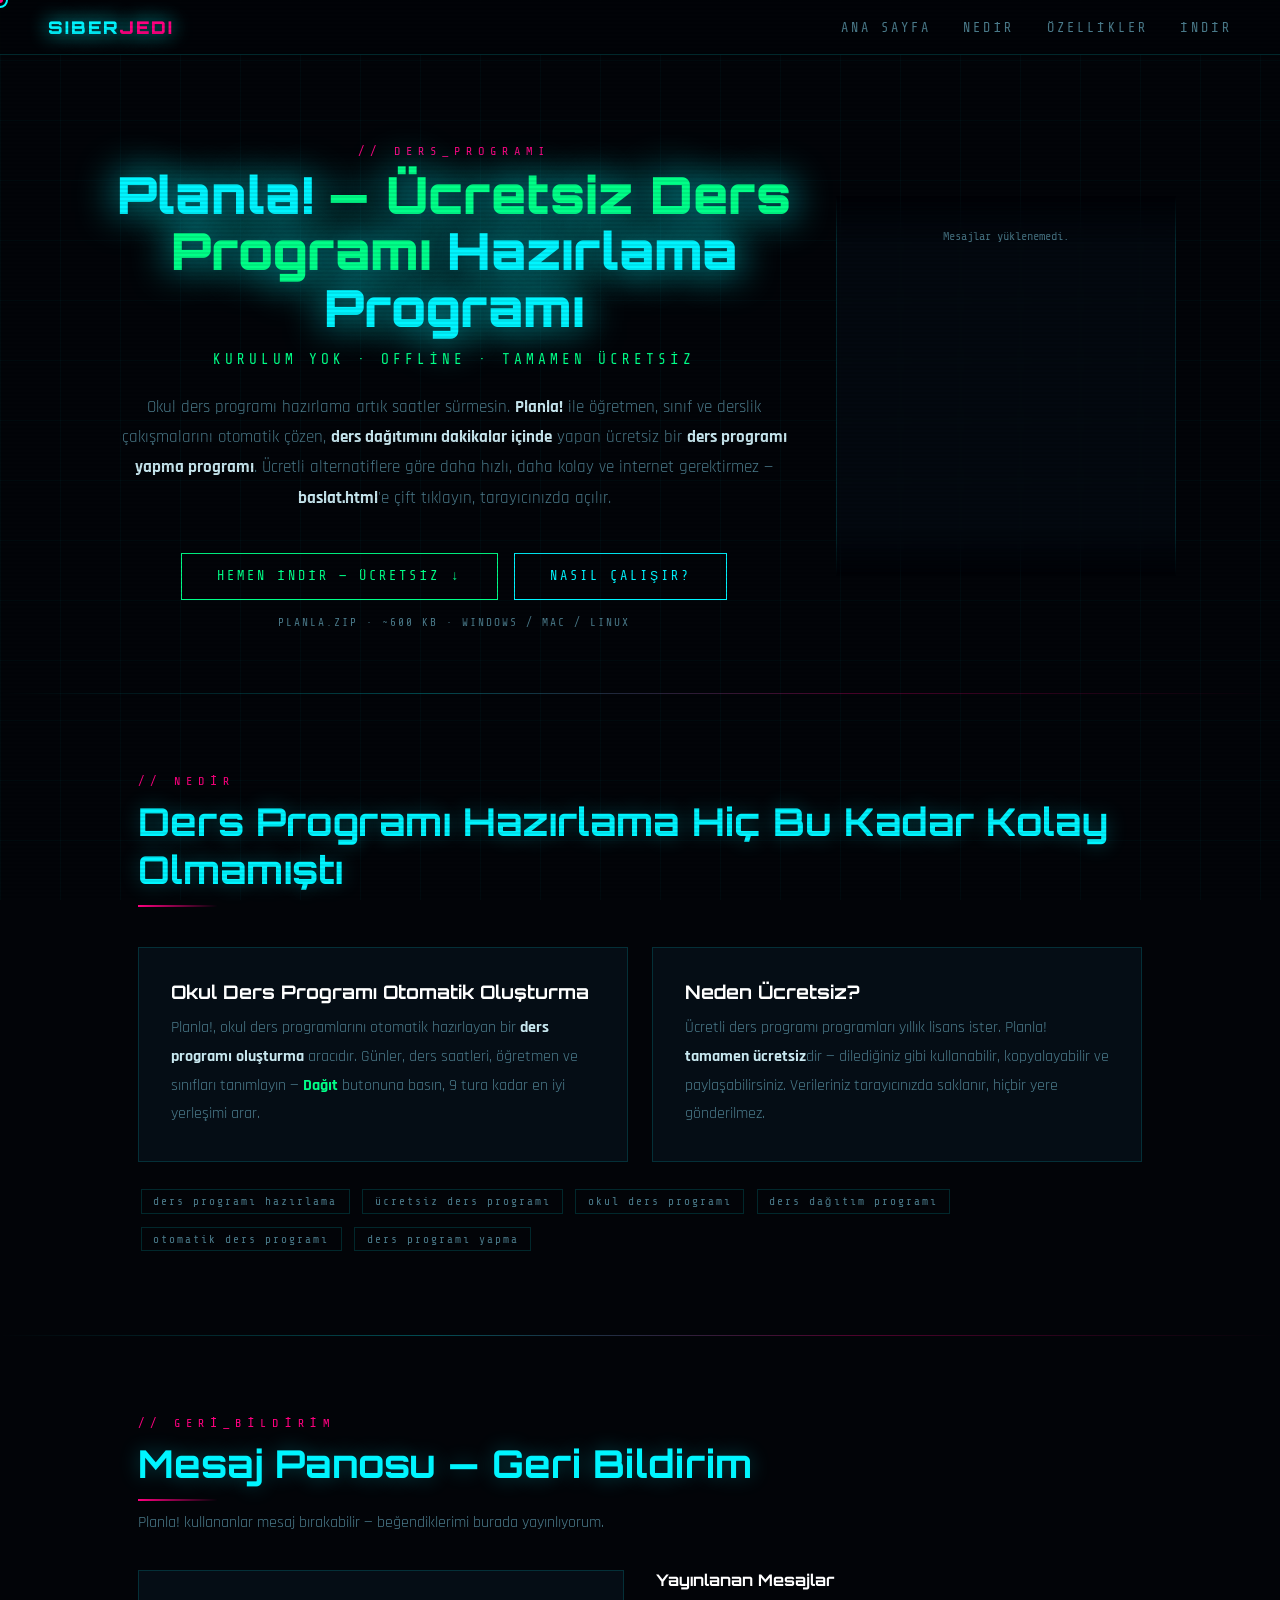
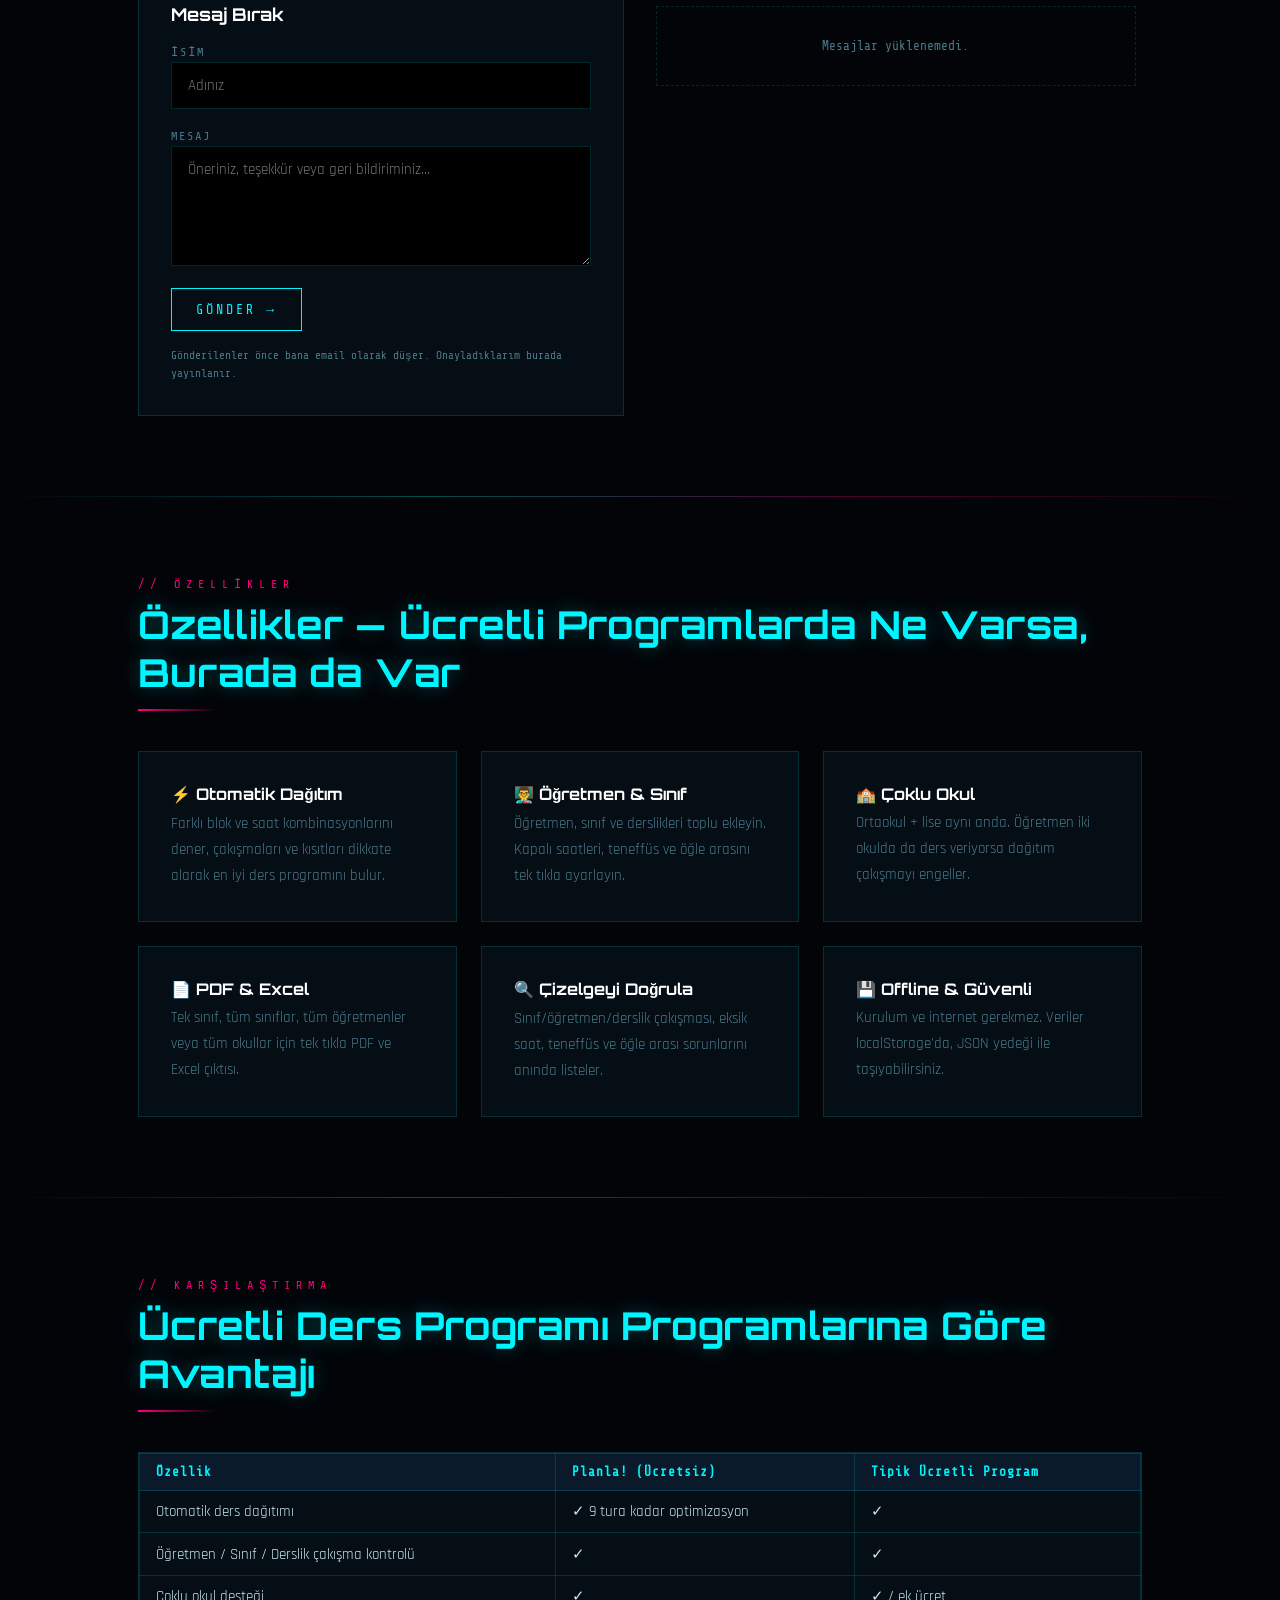
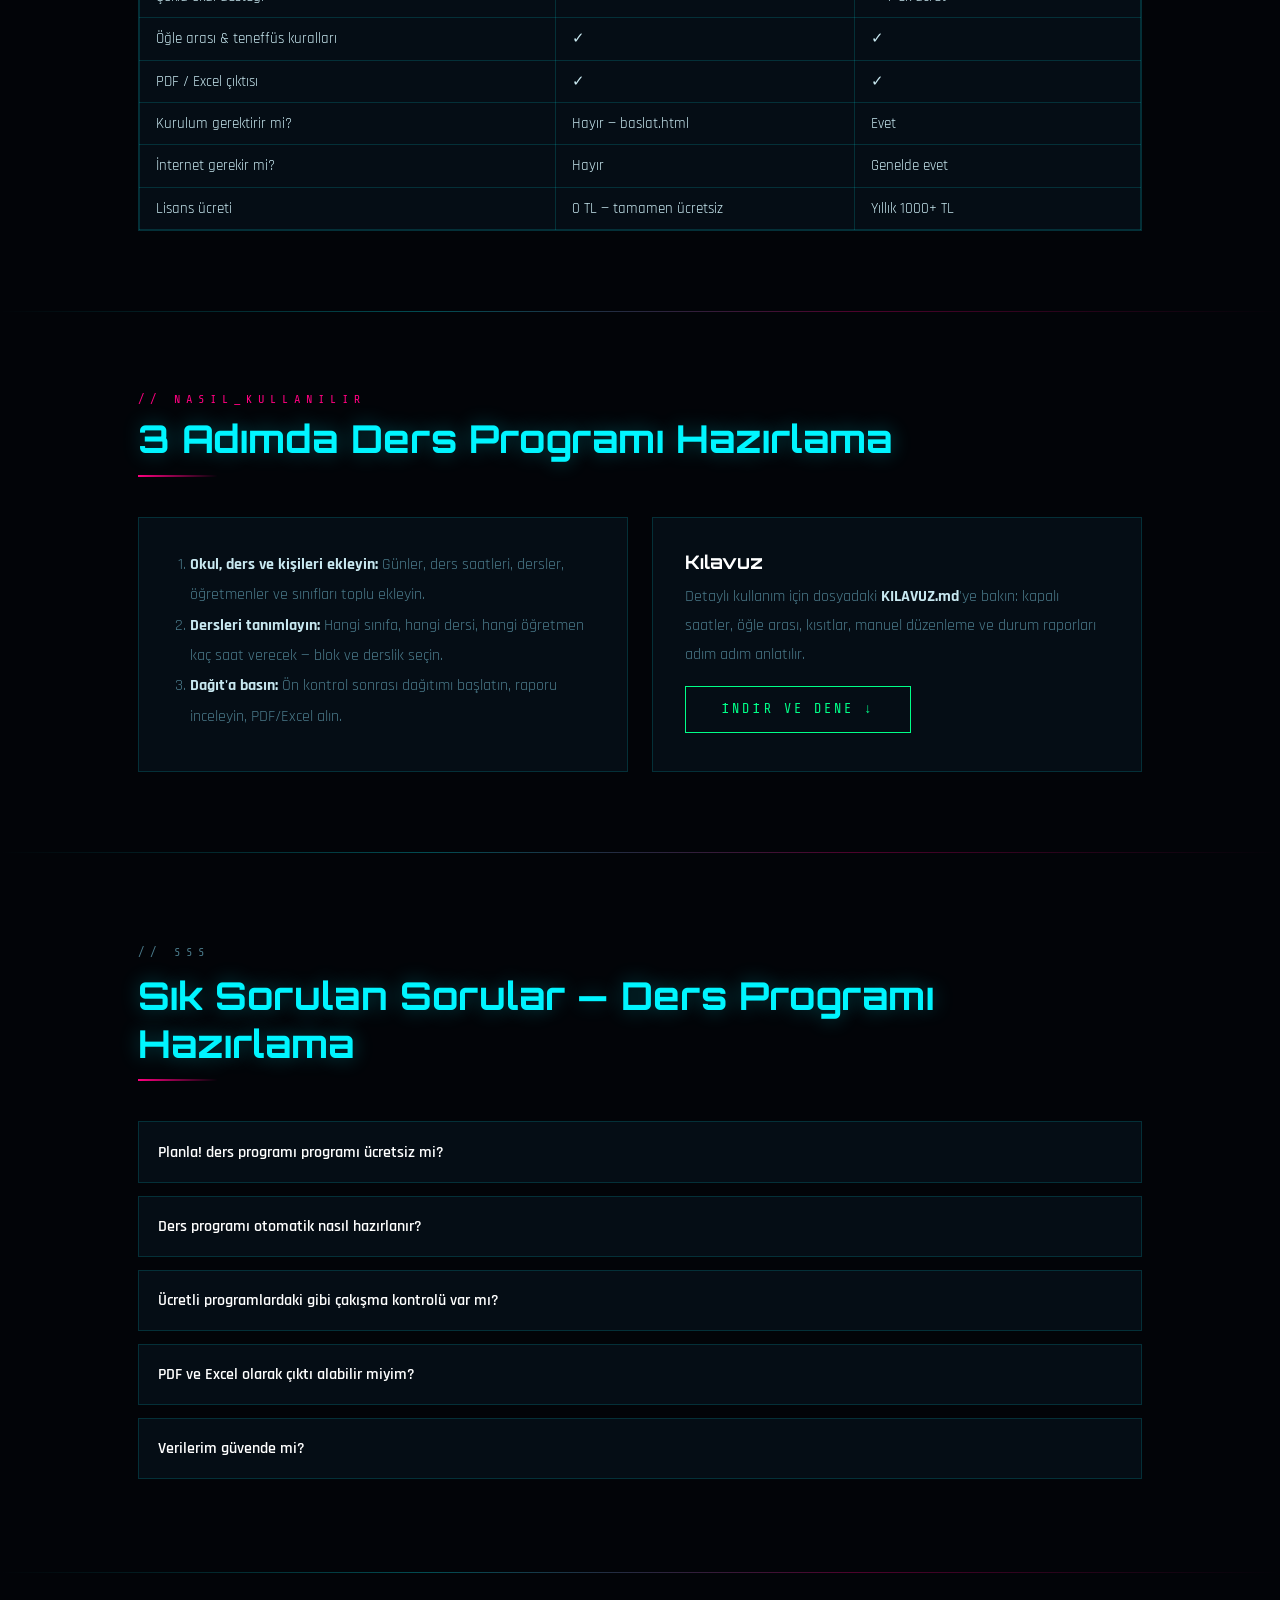
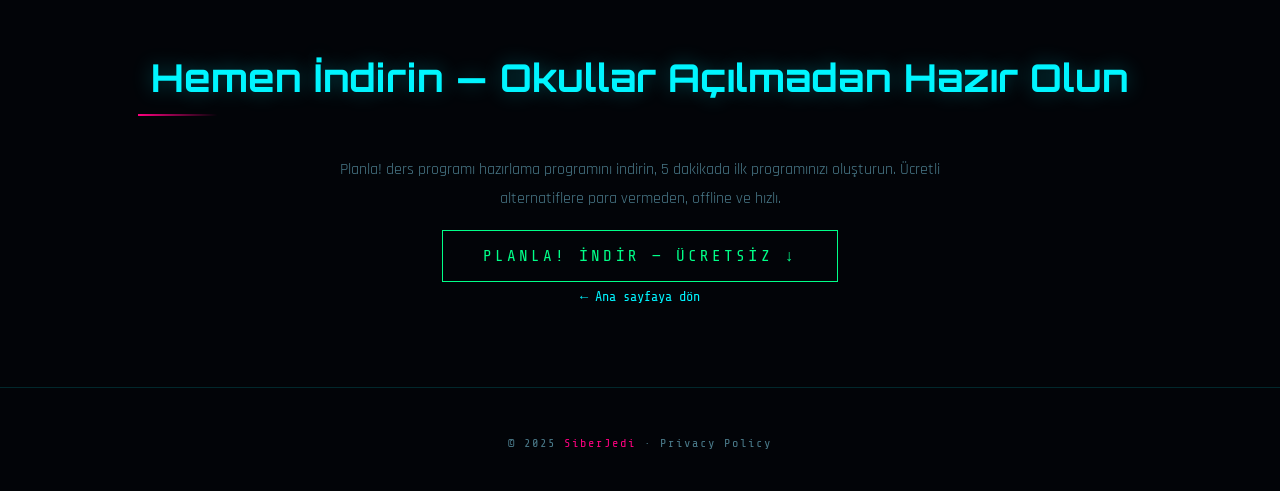
==== commit 55dd6de0: "Move pano higher: after nedir section for visibility" ====
--- a/planla.html
+++ b/planla.html
@@ -171,76 +171,8 @@
     </div>
   </div>
   <div style="margin-top:1.5rem;display:flex;flex-wrap:wrap;gap:.4rem">
-    <span class="pill">ders programı hazırlama</span><span class="pill">ücretsiz ders programı</span><span class="pill">okul ders programı</span><span class="pill">ders dağıtım programı</span><span class="pill">otomatik ders programı</span><span class="pill">ders programı yapma</span>
-  </div>
-</section>
-
-<div class="glow-sep"></div>
-
-<section id="ozellikler">
-  <p class="section-label">// özellikler</p>
-  <h2 class="section-title">Özellikler — Ücretli Programlarda Ne Varsa, Burada da Var</h2>
-  <div class="grid3">
-    <div class="card feat"><h3>⚡ Otomatik Dağıtım</h3><p>Farklı blok ve saat kombinasyonlarını dener, çakışmaları ve kısıtları dikkate alarak en iyi ders programını bulur.</p></div>
-    <div class="card feat"><h3>👨‍🏫 Öğretmen & Sınıf</h3><p>Öğretmen, sınıf ve derslikleri toplu ekleyin. Kapalı saatleri, teneffüs ve öğle arasını tek tıkla ayarlayın.</p></div>
-    <div class="card feat"><h3>🏫 Çoklu Okul</h3><p>Ortaokul + lise aynı anda. Öğretmen iki okulda da ders veriyorsa dağıtım çakışmayı engeller.</p></div>
-    <div class="card feat"><h3>📄 PDF & Excel</h3><p>Tek sınıf, tüm sınıflar, tüm öğretmenler veya tüm okullar için tek tıkla PDF ve Excel çıktısı.</p></div>
-    <div class="card feat"><h3>🔍 Çizelgeyi Doğrula</h3><p>Sınıf/öğretmen/derslik çakışması, eksik saat, teneffüs ve öğle arası sorunlarını anında listeler.</p></div>
-    <div class="card feat"><h3>💾 Offline & Güvenli</h3><p>Kurulum ve internet gerekmez. Veriler localStorage'da, JSON yedeği ile taşıyabilirsiniz.</p></div>
-  </div>
-</section>
-
-<div class="glow-sep"></div>
-
-<section>
-  <p class="section-label">// karşılaştırma</p>
-  <h2 class="section-title">Ücretli Ders Programı Programlarına Göre Avantajı</h2>
-  <div class="card" style="padding:0;overflow:auto">
-    <table class="compare">
-      <tr><th>Özellik</th><th>Planla! (Ücretsiz)</th><th>Tipik Ücretli Program</th></tr>
-      <tr><td>Otomatik ders dağıtımı</td><td class="ok">✓ 9 tura kadar optimizasyon</td><td class="ok">✓</td></tr>
-      <tr><td>Öğretmen / Sınıf / Derslik çakışma kontrolü</td><td class="ok">✓</td><td class="ok">✓</td></tr>
-      <tr><td>Çoklu okul desteği</td><td class="ok">✓</td><td class="ok">✓ / ek ücret</td></tr>
-      <tr><td>Öğle arası & teneffüs kuralları</td><td class="ok">✓</td><td class="ok">✓</td></tr>
-      <tr><td>PDF / Excel çıktısı</td><td class="ok">✓</td><td class="ok">✓</td></tr>
-      <tr><td>Kurulum gerektirir mi?</td><td class="ok">Hayır — baslat.html</td><td class="no">Evet</td></tr>
-      <tr><td>İnternet gerekir mi?</td><td class="ok">Hayır</td><td class="no">Genelde evet</td></tr>
-      <tr><td>Lisans ücreti</td><td class="ok">0 TL — tamamen ücretsiz</td><td class="no">Yıllık 1000+ TL</td></tr>
-    </table>
-  </div>
-</section>
-
-<div class="glow-sep"></div>
-
-<section id="nasil" class="steps">
-  <p class="section-label">// nasıl_kullanılır</p>
-  <h2 class="section-title">3 Adımda Ders Programı Hazırlama</h2>
-  <div class="grid2">
-    <div class="card">
-      <ol>
-        <li><strong>Okul, ders ve kişileri ekleyin:</strong> Günler, ders saatleri, dersler, öğretmenler ve sınıfları toplu ekleyin.</li>
-        <li><strong>Dersleri tanımlayın:</strong> Hangi sınıfa, hangi dersi, hangi öğretmen kaç saat verecek — blok ve derslik seçin.</li>
-        <li><strong>Dağıt'a basın:</strong> Ön kontrol sonrası dağıtımı başlatın, raporu inceleyin, PDF/Excel alın.</li>
-      </ol>
-    </div>
-    <div class="card">
-      <h3 style="font-family:Orbitron;color:#fff;margin-bottom:.6rem">Kılavuz</h3>
-      <p style="color:var(--muted);line-height:1.8">Detaylı kullanım için dosyadaki <strong style="color:var(--text)">KILAVUZ.md</strong>'ye bakın: kapalı saatler, öğle arası, kısıtlar, manuel düzenleme ve durum raporları adım adım anlatılır.</p>
-      <a href="downloads/Planla.zip" download class="btn" style="margin-top:1rem;display:inline-block">İndir ve Dene ↓</a>
-    </div>
-  </div>
-</section>
-
-<div class="glow-sep"></div>
-
-<section class="faq">
-  <p class="section-label">// sss</p>
-  <h2 class="section-title">Sık Sorulan Sorular — Ders Programı Hazırlama</h2>
-  <details><summary>Planla! ders programı programı ücretsiz mi?</summary><p>Evet, tamamen ücretsizdir ve ömür boyu ücretsiz kalacak. Kurulum gerektirmez, baslat.html'e çift tıklayarak çalışır.</p></details>
-  <details><summary>Ders programı otomatik nasıl hazırlanır?</summary><p>Okul ayarları, ders/öğretmen/sınıf ekleme ve ders tanımlama adımlarından sonra sol alttaki Dağıt butonuna basın. Ön kontrol hatalarını düzeltip Dağıtımı Başlat deyin.</p></details>
-  <details><summary>Ücretli programlardaki gibi çakışma kontrolü var mı?</summary><p>Evet. Sınıf, öğretmen, derslik ve çapraz okul çakışmaları, kapalı saatler, teneffüs ve öğle arası kuralları otomatik denetlenir. Çizelgeyi Doğrula ile hepsini listeleyebilirsiniz.</p></details>
-  <details><summary>PDF ve Excel olarak çıktı alabilir miyim?</summary><p>Evet. Yazdır/PDF ve Excel butonları ile tek çizelge, tüm sınıflar, tüm öğretmenler veya tüm okullar için çıktı alabilirsiniz.</p></details>
-  <details><summary>Verilerim güvende mi?</summary><p>Verileriniz sadece tarayıcınızın hafızasında saklanır, hiçbir sunucuya gönderilmez. Kaydet ile JSON yedeği alıp başka bilgisayara taşıyabilirsiniz.</p></details>
+    <span class="pill">ders programı hazırlama</span><span class="pill">ücretsiz ders programı</span><span class="pill">okul ders programı</span><span class="pill">ders dağıtım programı</span><span class="pill">otomatik ders programı</span>    <span class="pill">ders programı yapma</span>
+  </div>
 </section>
 
 <div class="glow-sep"></div>
@@ -274,6 +206,74 @@
       <div id="feedback-list" class="feedback-list"><div class="feedback-empty">Yükleniyor...</div></div>
     </div>
   </div>
+</section>
+
+<div class="glow-sep"></div>
+
+<section id="ozellikler">
+  <p class="section-label">// özellikler</p>
+  <h2 class="section-title">Özellikler — Ücretli Programlarda Ne Varsa, Burada da Var</h2>
+  <div class="grid3">
+    <div class="card feat"><h3>⚡ Otomatik Dağıtım</h3><p>Farklı blok ve saat kombinasyonlarını dener, çakışmaları ve kısıtları dikkate alarak en iyi ders programını bulur.</p></div>
+    <div class="card feat"><h3>👨‍🏫 Öğretmen & Sınıf</h3><p>Öğretmen, sınıf ve derslikleri toplu ekleyin. Kapalı saatleri, teneffüs ve öğle arasını tek tıkla ayarlayın.</p></div>
+    <div class="card feat"><h3>🏫 Çoklu Okul</h3><p>Ortaokul + lise aynı anda. Öğretmen iki okulda da ders veriyorsa dağıtım çakışmayı engeller.</p></div>
+    <div class="card feat"><h3>📄 PDF & Excel</h3><p>Tek sınıf, tüm sınıflar, tüm öğretmenler veya tüm okullar için tek tıkla PDF ve Excel çıktısı.</p></div>
+    <div class="card feat"><h3>🔍 Çizelgeyi Doğrula</h3><p>Sınıf/öğretmen/derslik çakışması, eksik saat, teneffüs ve öğle arası sorunlarını anında listeler.</p></div>
+    <div class="card feat"><h3>💾 Offline & Güvenli</h3><p>Kurulum ve internet gerekmez. Veriler localStorage'da, JSON yedeği ile taşıyabilirsiniz.</p></div>
+  </div>
+</section>
+
+<div class="glow-sep"></div>
+
+<section>
+  <p class="section-label">// karşılaştırma</p>
+  <h2 class="section-title">Ücretli Ders Programı Programlarına Göre Avantajı</h2>
+  <div class="card" style="padding:0;overflow:auto">
+    <table class="compare">
+      <tr><th>Özellik</th><th>Planla! (Ücretsiz)</th><th>Tipik Ücretli Program</th></tr>
+      <tr><td>Otomatik ders dağıtımı</td><td class="ok">✓ 9 tura kadar optimizasyon</td><td class="ok">✓</td></tr>
+      <tr><td>Öğretmen / Sınıf / Derslik çakışma kontrolü</td><td class="ok">✓</td><td class="ok">✓</td></tr>
+      <tr><td>Çoklu okul desteği</td><td class="ok">✓</td><td class="ok">✓ / ek ücret</td></tr>
+      <tr><td>Öğle arası & teneffüs kuralları</td><td class="ok">✓</td><td class="ok">✓</td></tr>
+      <tr><td>PDF / Excel çıktısı</td><td class="ok">✓</td><td class="ok">✓</td></tr>
+      <tr><td>Kurulum gerektirir mi?</td><td class="ok">Hayır — baslat.html</td><td class="no">Evet</td></tr>
+      <tr><td>İnternet gerekir mi?</td><td class="ok">Hayır</td><td class="no">Genelde evet</td></tr>
+      <tr><td>Lisans ücreti</td><td class="ok">0 TL — tamamen ücretsiz</td><td class="no">Yıllık 1000+ TL</td></tr>
+    </table>
+  </div>
+</section>
+
+<div class="glow-sep"></div>
+
+<section id="nasil" class="steps">
+  <p class="section-label">// nasıl_kullanılır</p>
+  <h2 class="section-title">3 Adımda Ders Programı Hazırlama</h2>
+  <div class="grid2">
+    <div class="card">
+      <ol>
+        <li><strong>Okul, ders ve kişileri ekleyin:</strong> Günler, ders saatleri, dersler, öğretmenler ve sınıfları toplu ekleyin.</li>
+        <li><strong>Dersleri tanımlayın:</strong> Hangi sınıfa, hangi dersi, hangi öğretmen kaç saat verecek — blok ve derslik seçin.</li>
+        <li><strong>Dağıt'a basın:</strong> Ön kontrol sonrası dağıtımı başlatın, raporu inceleyin, PDF/Excel alın.</li>
+      </ol>
+    </div>
+    <div class="card">
+      <h3 style="font-family:Orbitron;color:#fff;margin-bottom:.6rem">Kılavuz</h3>
+      <p style="color:var(--muted);line-height:1.8">Detaylı kullanım için dosyadaki <strong style="color:var(--text)">KILAVUZ.md</strong>'ye bakın: kapalı saatler, öğle arası, kısıtlar, manuel düzenleme ve durum raporları adım adım anlatılır.</p>
+      <a href="downloads/Planla.zip" download class="btn" style="margin-top:1rem;display:inline-block">İndir ve Dene ↓</a>
+    </div>
+  </div>
+</section>
+
+<div class="glow-sep"></div>
+
+<section class="faq">
+  <p class="section-label">// sss</p>
+  <h2 class="section-title">Sık Sorulan Sorular — Ders Programı Hazırlama</h2>
+  <details><summary>Planla! ders programı programı ücretsiz mi?</summary><p>Evet, tamamen ücretsizdir ve ömür boyu ücretsiz kalacak. Kurulum gerektirmez, baslat.html'e çift tıklayarak çalışır.</p></details>
+  <details><summary>Ders programı otomatik nasıl hazırlanır?</summary><p>Okul ayarları, ders/öğretmen/sınıf ekleme ve ders tanımlama adımlarından sonra sol alttaki Dağıt butonuna basın. Ön kontrol hatalarını düzeltip Dağıtımı Başlat deyin.</p></details>
+  <details><summary>Ücretli programlardaki gibi çakışma kontrolü var mı?</summary><p>Evet. Sınıf, öğretmen, derslik ve çapraz okul çakışmaları, kapalı saatler, teneffüs ve öğle arası kuralları otomatik denetlenir. Çizelgeyi Doğrula ile hepsini listeleyebilirsiniz.</p></details>
+  <details><summary>PDF ve Excel olarak çıktı alabilir miyim?</summary><p>Evet. Yazdır/PDF ve Excel butonları ile tek çizelge, tüm sınıflar, tüm öğretmenler veya tüm okullar için çıktı alabilirsiniz.</p></details>
+  <details><summary>Verilerim güvende mi?</summary><p>Verileriniz sadece tarayıcınızın hafızasında saklanır, hiçbir sunucuya gönderilmez. Kaydet ile JSON yedeği alıp başka bilgisayara taşıyabilirsiniz.</p></details>
 </section>
 
 <div class="glow-sep"></div>
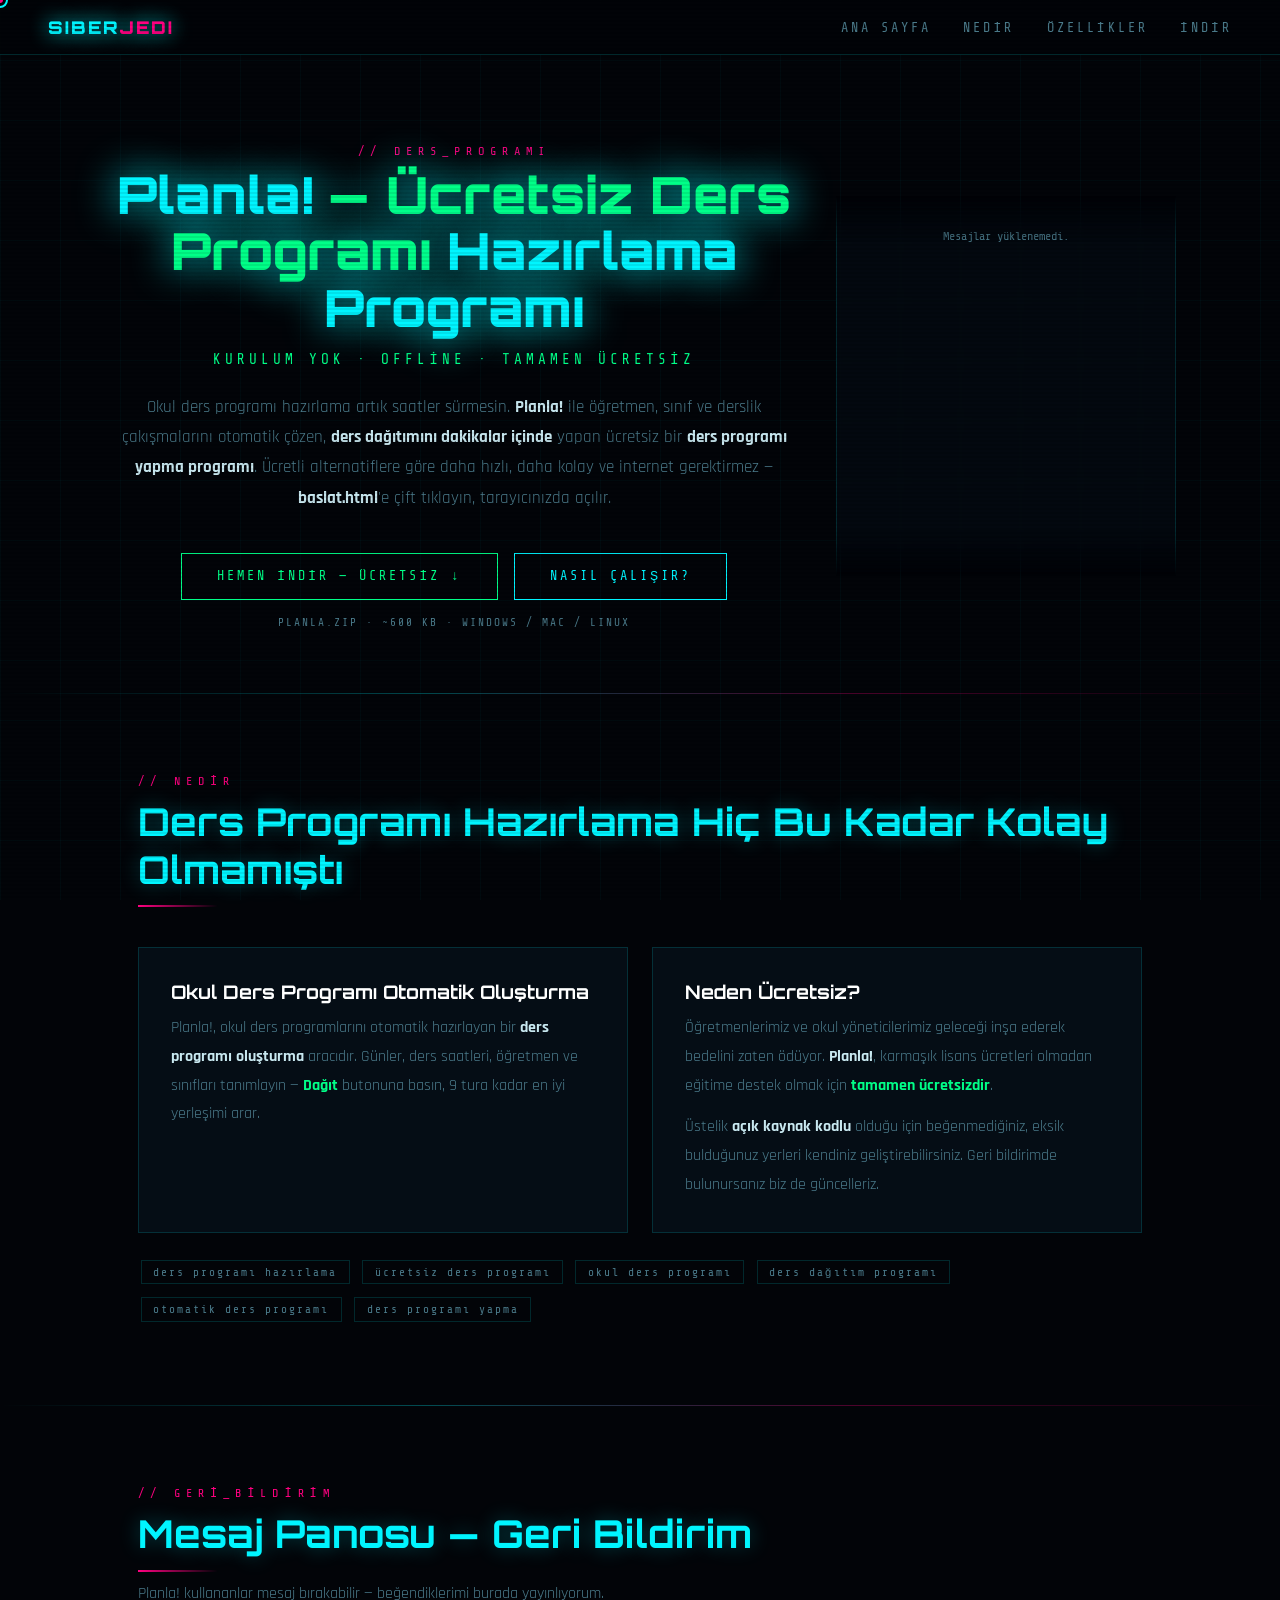
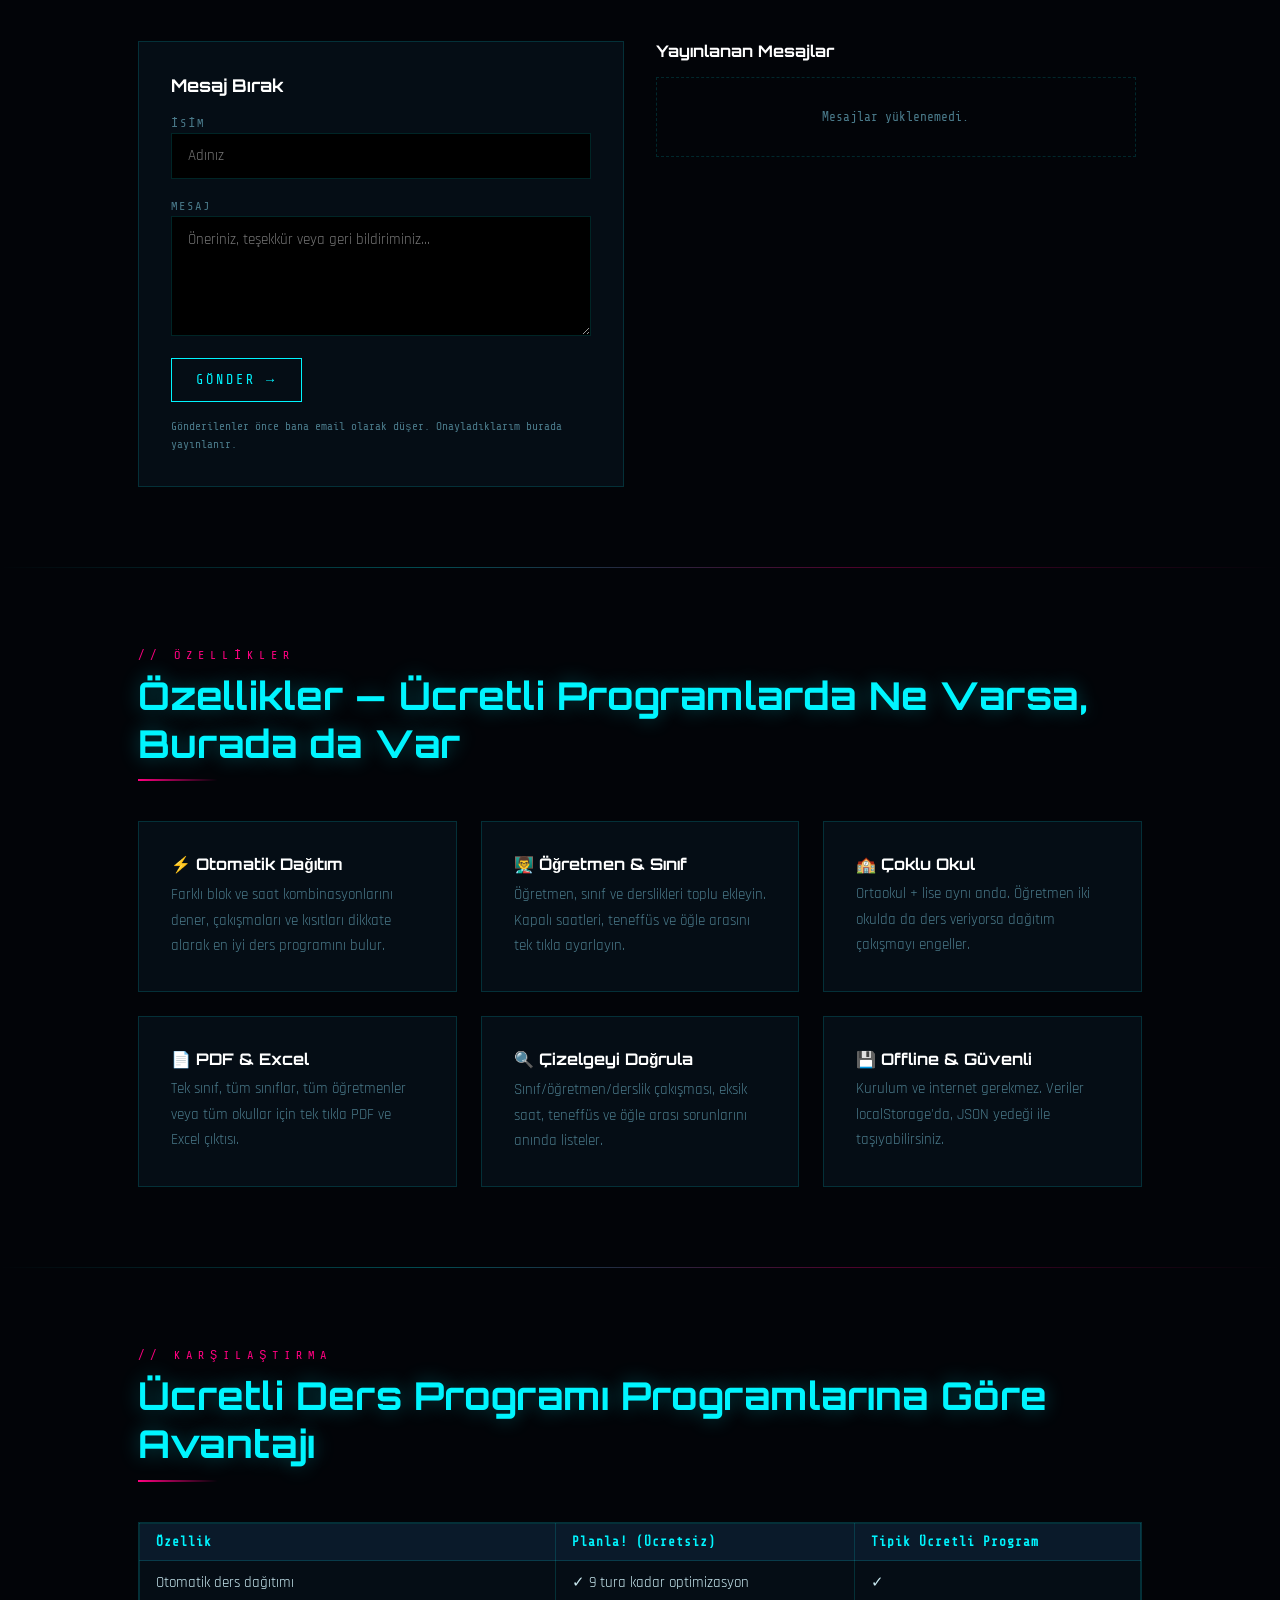
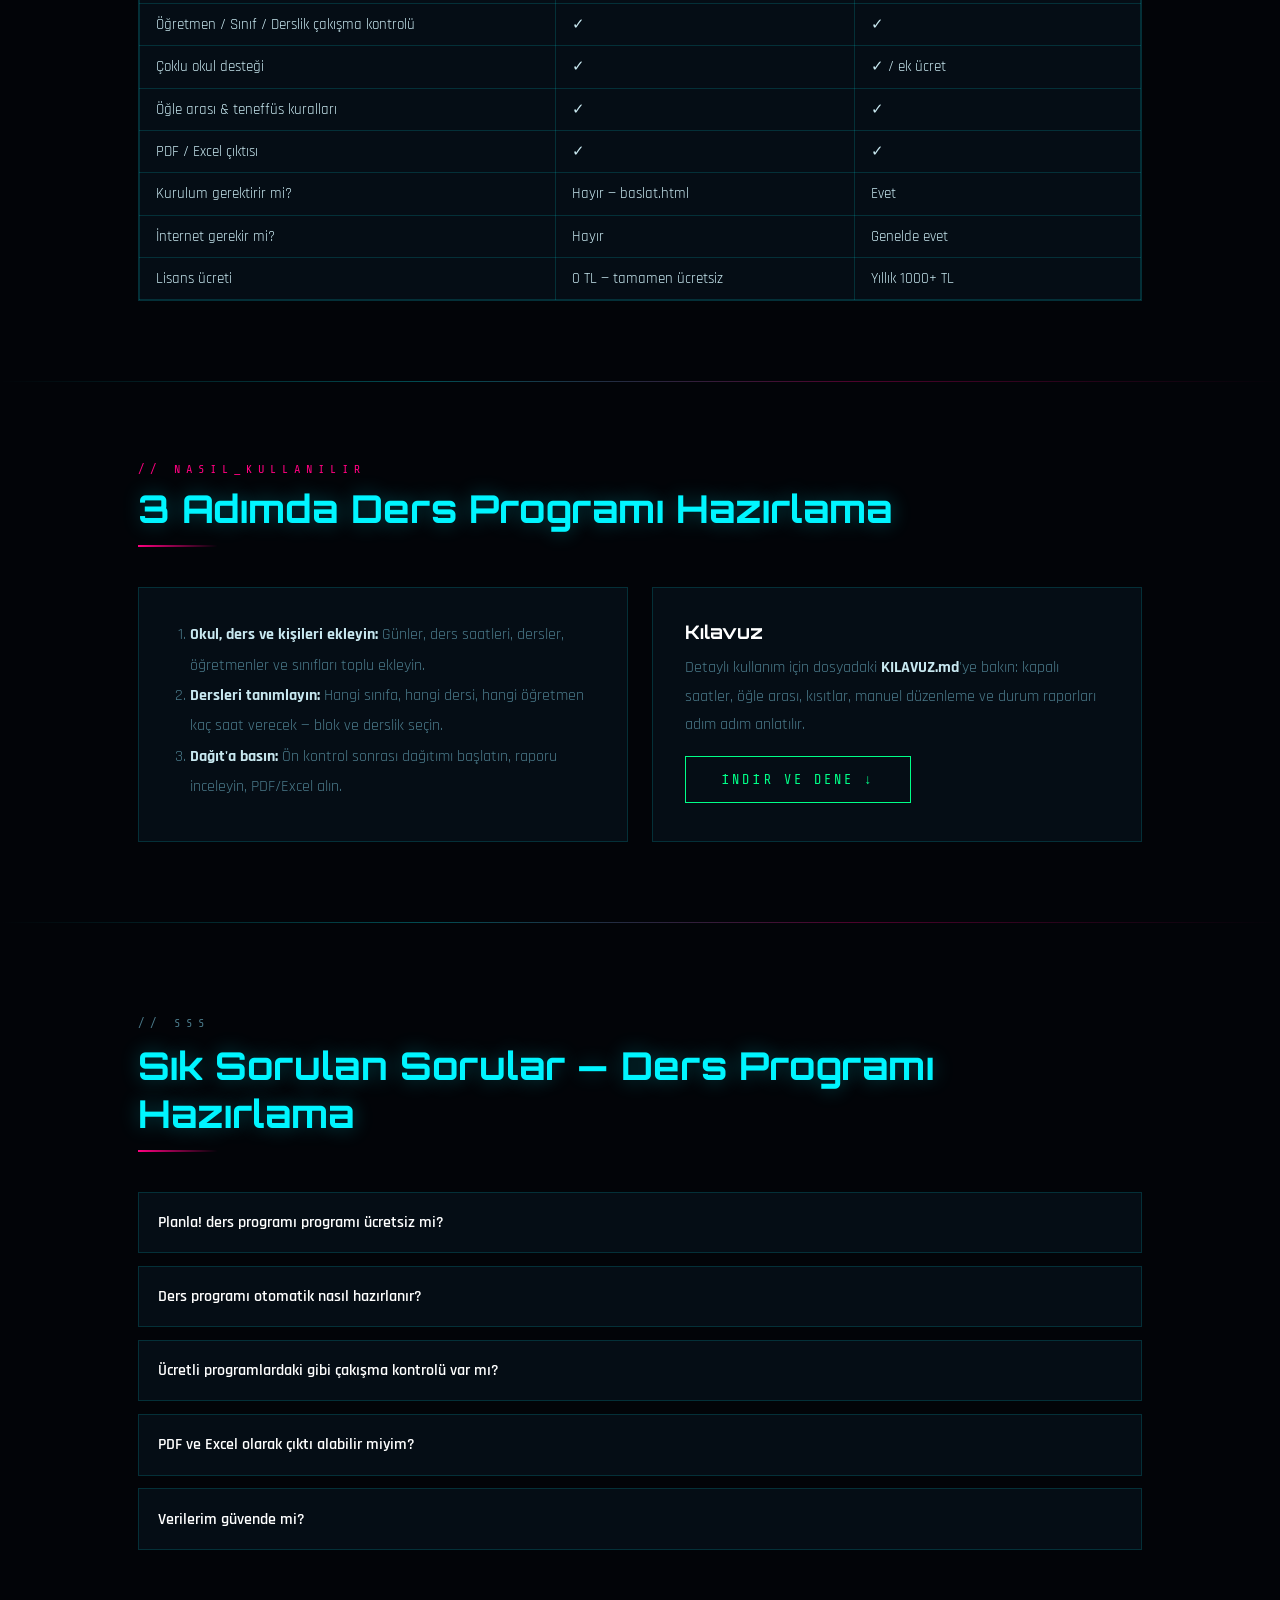
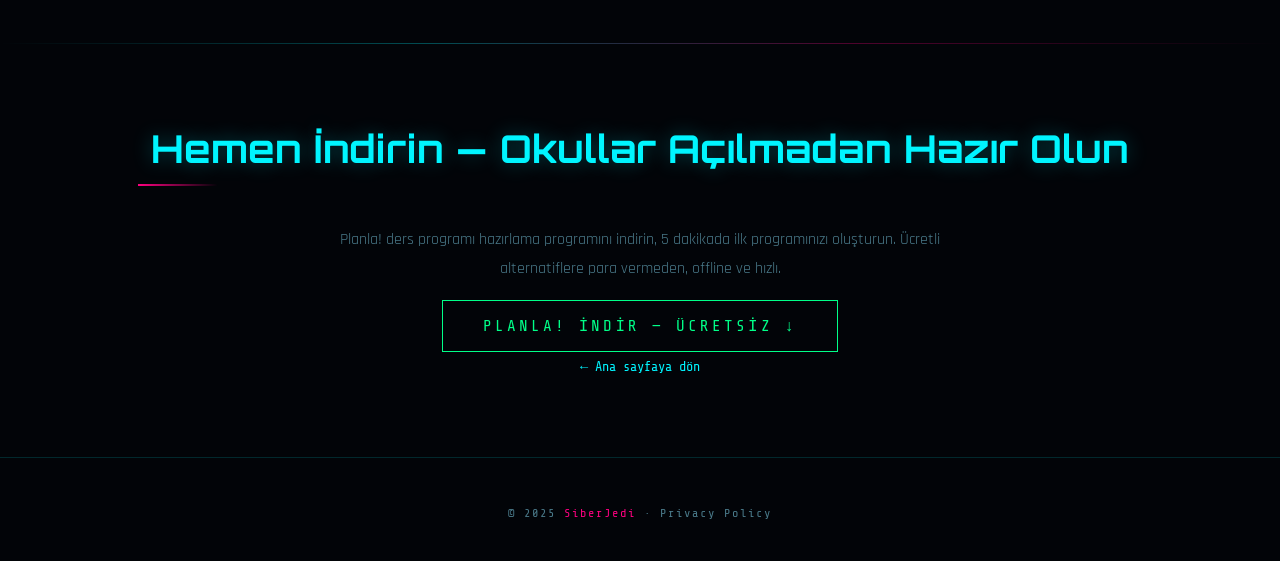
==== commit b26390e2: "Update Neden Ucretsiz text with open source note, add MIT LICENSE" ====
--- a/planla.html
+++ b/planla.html
@@ -167,7 +167,8 @@
     </div>
     <div class="card">
       <h3 style="font-family:Orbitron;color:#fff;margin-bottom:.6rem">Neden Ücretsiz?</h3>
-      <p style="color:var(--muted);line-height:1.8">Ücretli ders programı programları yıllık lisans ister. Planla! <strong style="color:var(--text)">tamamen ücretsiz</strong>dir — dilediğiniz gibi kullanabilir, kopyalayabilir ve paylaşabilirsiniz. Verileriniz tarayıcınızda saklanır, hiçbir yere gönderilmez.</p>
+      <p style="color:var(--muted);line-height:1.8">Öğretmenlerimiz ve okul yöneticilerimiz geleceği inşa ederek bedelini zaten ödüyor. <strong style="color:var(--text)">Planla!</strong>, karmaşık lisans ücretleri olmadan eğitime destek olmak için <strong style="color:var(--green)">tamamen ücretsizdir</strong>.</p>
+      <p style="color:var(--muted);line-height:1.8;margin-top:.8rem">Üstelik <strong style="color:var(--text)">açık kaynak kodlu</strong> olduğu için beğenmediğiniz, eksik bulduğunuz yerleri kendiniz geliştirebilirsiniz. Geri bildirimde bulunursanız biz de güncelleriz.</p>
     </div>
   </div>
   <div style="margin-top:1.5rem;display:flex;flex-wrap:wrap;gap:.4rem">
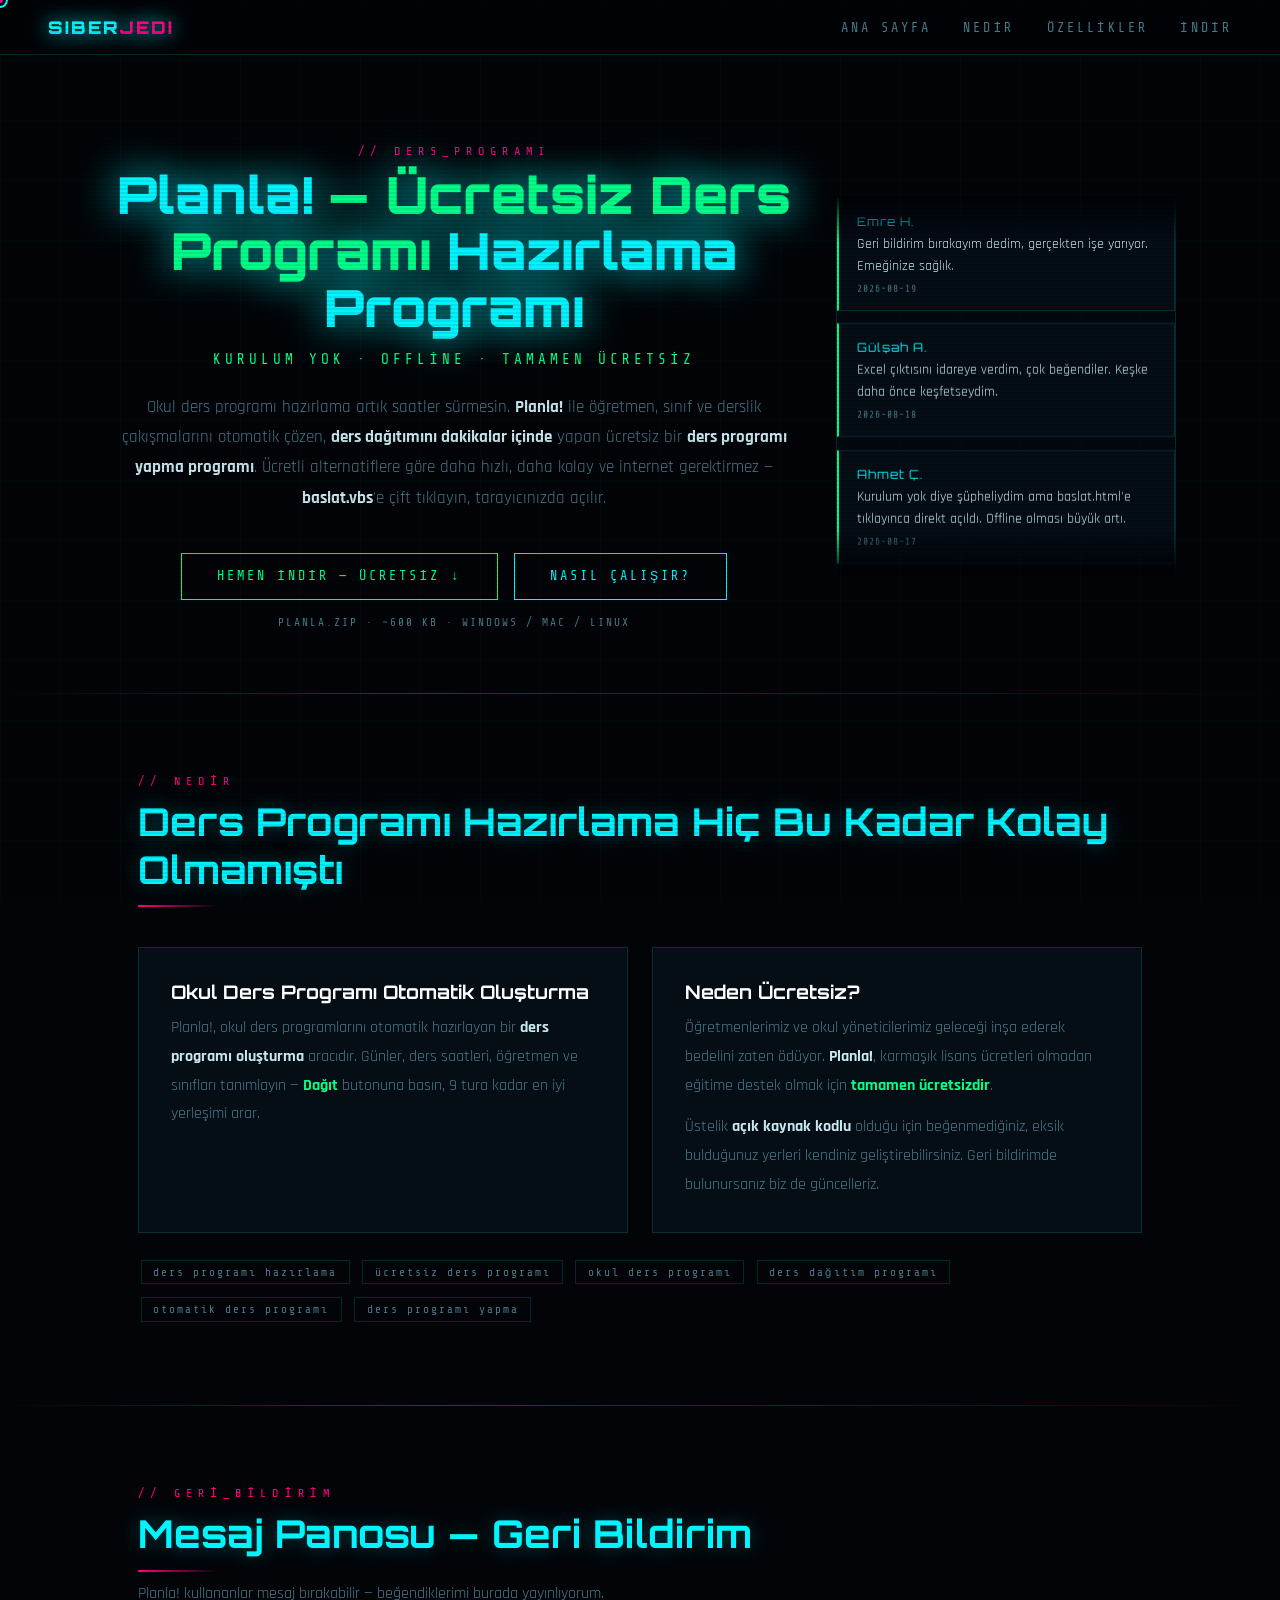
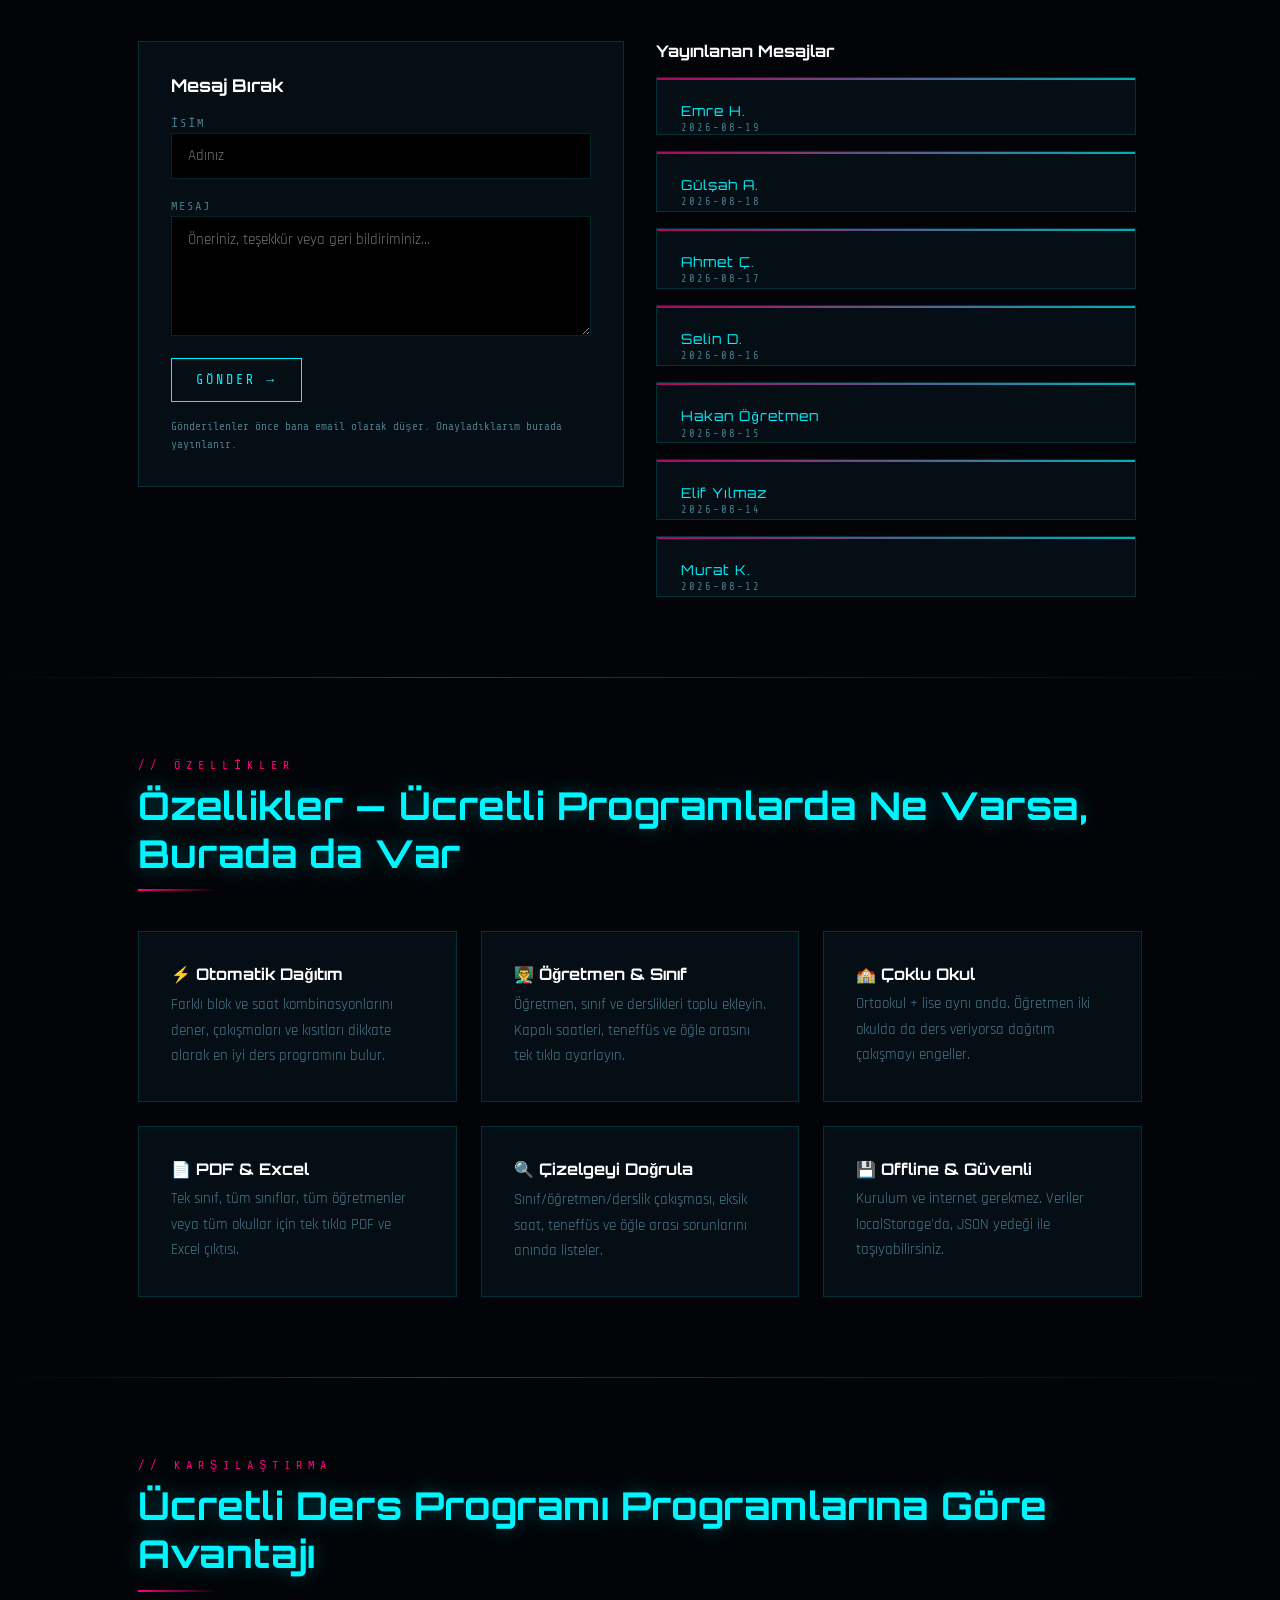
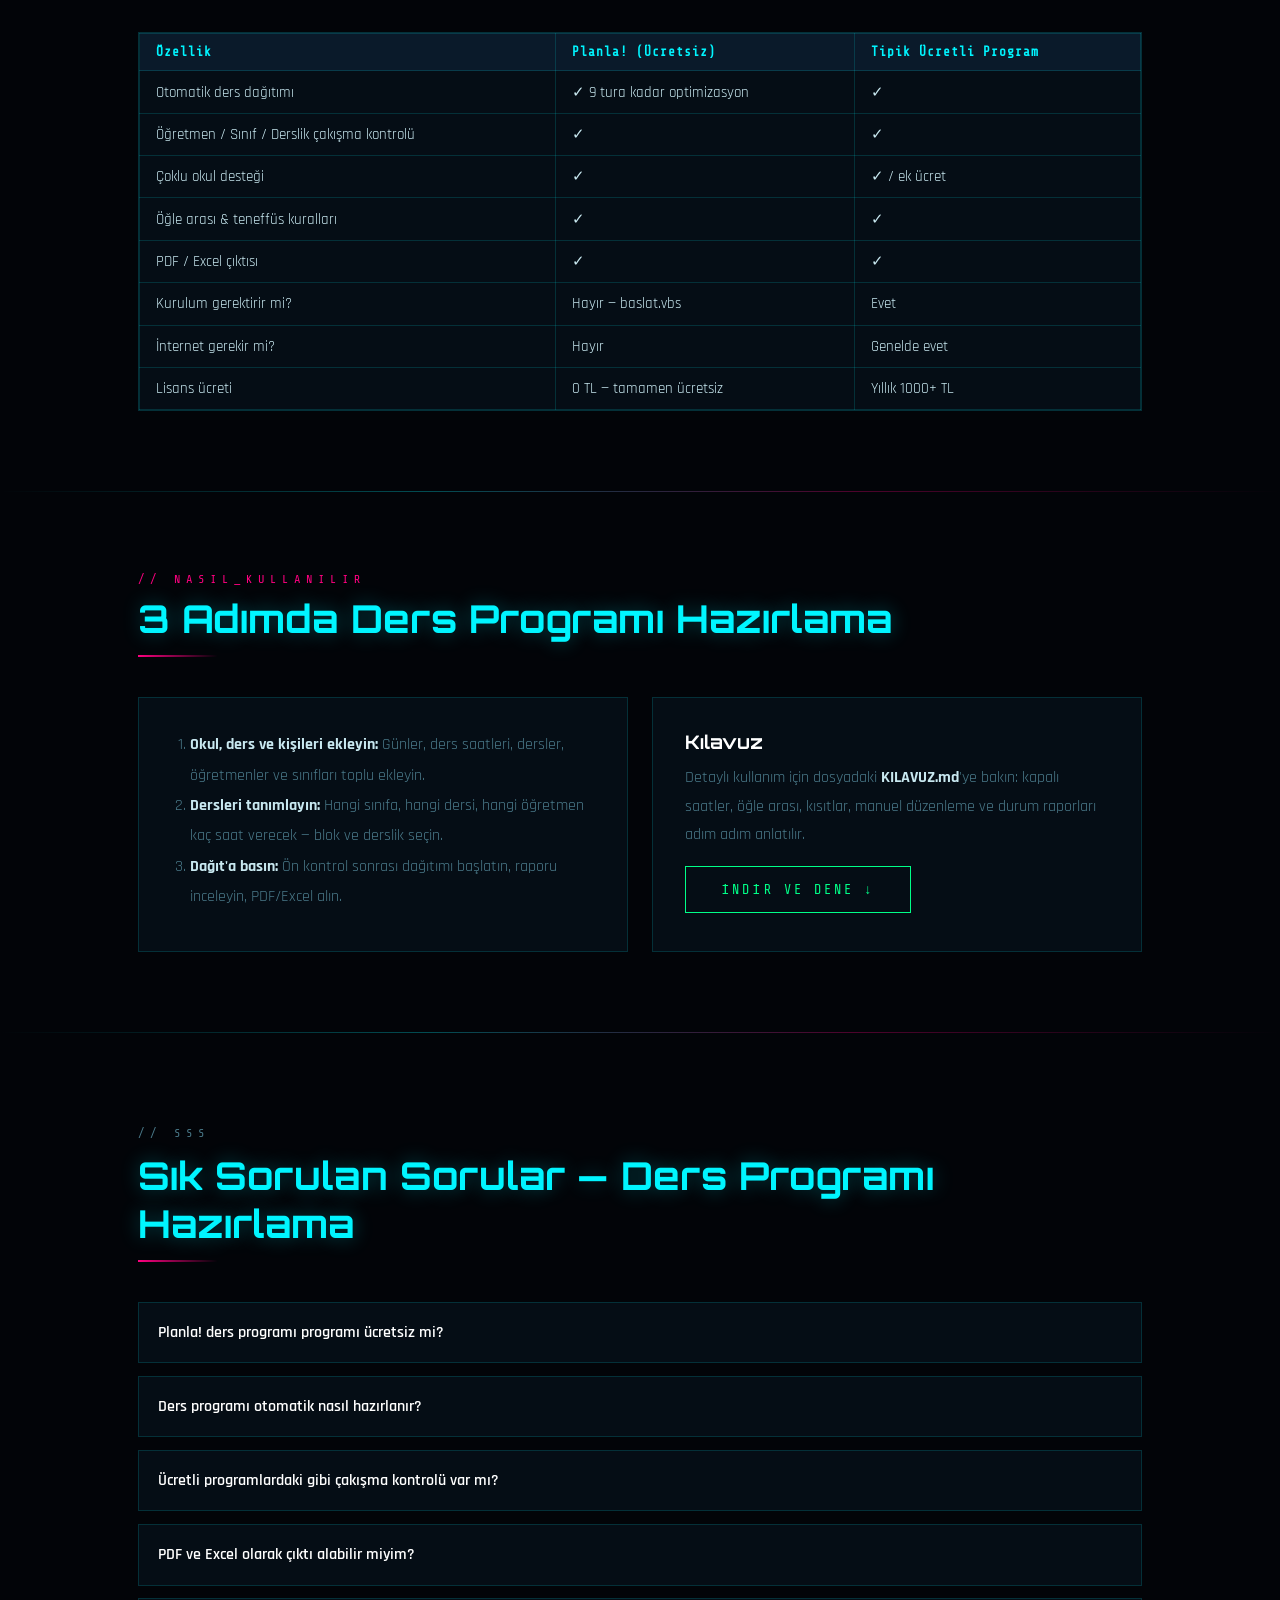
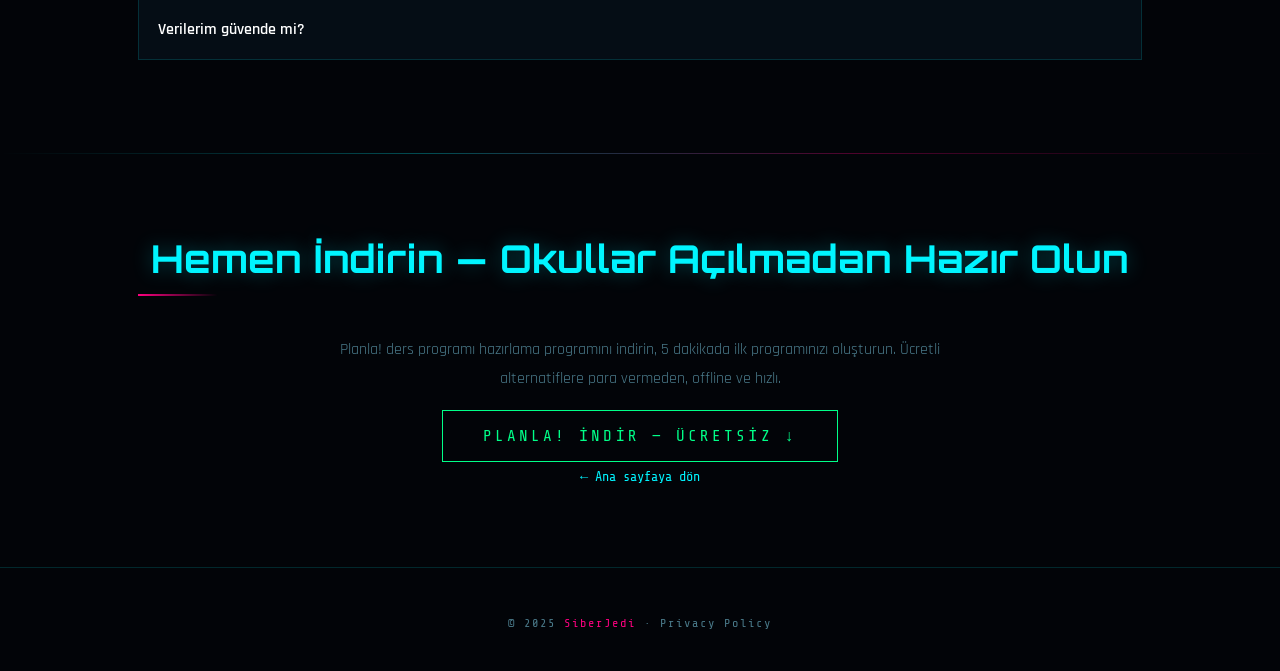
==== commit 20640561: "Planla: yeni surumu yayinla (tam dagitim yapan cozucu) + giris noktasi baslat.vbs Sitedeki paket 19 " ====
--- a/planla.html
+++ b/planla.html
@@ -18,7 +18,7 @@
 <meta property="og:site_name" content="SiberJedi">
 <meta name="twitter:card" content="summary">
 <meta name="twitter:title" content="Planla! — Ücretsiz Ders Programı Hazırlama Programı">
-<meta name="twitter:description" content="Ücretsiz, kurulum gerektirmeyen otomatik ders programı hazırlama aracı. Hemen indir, baslat.html ile çalıştır.">
+<meta name="twitter:description" content="Ücretsiz, kurulum gerektirmeyen otomatik ders programı hazırlama aracı. Hemen indir, baslat.vbs ile çalıştır.">
 <meta name="twitter:creator" content="@siberjedi">
 <link rel="preconnect" href="https://fonts.googleapis.com">
 <link href="https://fonts.googleapis.com/css2?family=Rajdhani:wght@300;400;600;700&family=Share+Tech+Mono&family=Orbitron:wght@400;700;900&display=swap" rel="stylesheet">
@@ -44,7 +44,7 @@
   "@context": "https://schema.org",
   "@type": "FAQPage",
   "mainEntity": [
-    {"@type": "Question", "name": "Planla! ücretsiz mi?", "acceptedAnswer": {"@type": "Answer", "text": "Evet, tamamen ücretsizdir. Kurulum gerektirmez, baslat.html dosyasına çift tıklayarak tarayıcınızda çalışır. İnternet gerekmez."}},
+    {"@type": "Question", "name": "Planla! ücretsiz mi?", "acceptedAnswer": {"@type": "Answer", "text": "Evet, tamamen ücretsizdir. Kurulum gerektirmez, baslat.vbs dosyasına çift tıklayarak tarayıcınızda çalışır. İnternet gerekmez."}},
     {"@type": "Question", "name": "Ders programı nasıl otomatik hazırlanır?", "acceptedAnswer": {"@type": "Answer", "text": "Okul, ders, öğretmen, sınıf ve derslik bilgilerini ekleyip ders tanımları oluşturduktan sonra Dağıt butonuna basın. Planla! 9 tura kadar en iyi yerleşimi arar ve çakışmaları engeller."}},
     {"@type": "Question", "name": "Ücretli programlardan farkı ne?", "acceptedAnswer": {"@type": "Answer", "text": "Planla! ücretsiz olmasına rağmen çoklu okul, öğretmen çakışma kontrolü, teneffüs ve öğle arası kuralları, PDF/Excel çıktısı gibi ücretli programlardaki tüm temel özellikleri sunar ve offline çalışır."}},
     {"@type": "Question", "name": "Verilerim nerede saklanıyor?", "acceptedAnswer": {"@type": "Answer", "text": "Veriler tarayıcınızın hafızasında (localStorage) saklanır. Kaydet ile JSON yedeği alıp başka bilgisayara taşıyabilirsiniz."}},
@@ -142,7 +142,7 @@
     <p class="hero-sub">Kurulum yok · Offline · Tamamen ücretsiz</p>
     <p class="hero-desc">
       Okul ders programı hazırlama artık saatler sürmesin. <strong>Planla!</strong> ile öğretmen, sınıf ve derslik çakışmalarını otomatik çözen, <strong>ders dağıtımını dakikalar içinde</strong> yapan ücretsiz bir <strong>ders programı yapma programı</strong>.
-      Ücretli alternatiflere göre daha hızlı, daha kolay ve internet gerektirmez — <strong>baslat.html</strong>'e çift tıklayın, tarayıcınızda açılır.
+      Ücretli alternatiflere göre daha hızlı, daha kolay ve internet gerektirmez — <strong>baslat.vbs</strong>'e çift tıklayın, tarayıcınızda açılır.
     </p>
     <div class="cta">
       <a href="downloads/Planla.zip" download class="btn">Hemen İndir — Ücretsiz ↓</a>
@@ -237,7 +237,7 @@
       <tr><td>Çoklu okul desteği</td><td class="ok">✓</td><td class="ok">✓ / ek ücret</td></tr>
       <tr><td>Öğle arası & teneffüs kuralları</td><td class="ok">✓</td><td class="ok">✓</td></tr>
       <tr><td>PDF / Excel çıktısı</td><td class="ok">✓</td><td class="ok">✓</td></tr>
-      <tr><td>Kurulum gerektirir mi?</td><td class="ok">Hayır — baslat.html</td><td class="no">Evet</td></tr>
+      <tr><td>Kurulum gerektirir mi?</td><td class="ok">Hayır — baslat.vbs</td><td class="no">Evet</td></tr>
       <tr><td>İnternet gerekir mi?</td><td class="ok">Hayır</td><td class="no">Genelde evet</td></tr>
       <tr><td>Lisans ücreti</td><td class="ok">0 TL — tamamen ücretsiz</td><td class="no">Yıllık 1000+ TL</td></tr>
     </table>
@@ -270,7 +270,7 @@
 <section class="faq">
   <p class="section-label">// sss</p>
   <h2 class="section-title">Sık Sorulan Sorular — Ders Programı Hazırlama</h2>
-  <details><summary>Planla! ders programı programı ücretsiz mi?</summary><p>Evet, tamamen ücretsizdir ve ömür boyu ücretsiz kalacak. Kurulum gerektirmez, baslat.html'e çift tıklayarak çalışır.</p></details>
+  <details><summary>Planla! ders programı programı ücretsiz mi?</summary><p>Evet, tamamen ücretsizdir ve ömür boyu ücretsiz kalacak. Kurulum gerektirmez, baslat.vbs'e çift tıklayarak çalışır.</p></details>
   <details><summary>Ders programı otomatik nasıl hazırlanır?</summary><p>Okul ayarları, ders/öğretmen/sınıf ekleme ve ders tanımlama adımlarından sonra sol alttaki Dağıt butonuna basın. Ön kontrol hatalarını düzeltip Dağıtımı Başlat deyin.</p></details>
   <details><summary>Ücretli programlardaki gibi çakışma kontrolü var mı?</summary><p>Evet. Sınıf, öğretmen, derslik ve çapraz okul çakışmaları, kapalı saatler, teneffüs ve öğle arası kuralları otomatik denetlenir. Çizelgeyi Doğrula ile hepsini listeleyebilirsiniz.</p></details>
   <details><summary>PDF ve Excel olarak çıktı alabilir miyim?</summary><p>Evet. Yazdır/PDF ve Excel butonları ile tek çizelge, tüm sınıflar, tüm öğretmenler veya tüm okullar için çıktı alabilirsiniz.</p></details>
@@ -326,13 +326,17 @@
     const form=document.getElementById('feedback-form'),status=document.getElementById('fb-status'),btn=form.querySelector('button[type="submit"]');
     form.addEventListener('submit',async(e)=>{
       e.preventDefault(); if(form._honey.value) return;
-      const fd=new FormData(form); btn.disabled=true; btn.textContent='Gönderiliyor...'; status.style.display='none';
+      btn.disabled=true; btn.textContent='Gönderiliyor...'; status.style.display='none';
+      const data={name:document.getElementById('fb-name').value, message:document.getElementById('fb-msg').value, _subject:"Yeni pano mesajı — planla.html", _captcha:"false", _template:"table"};
       try{
-        const res=await fetch(form.action,{method:'POST',body:fd,headers:{'Accept':'application/json'}});
+        const res=await fetch("https://formsubmit.co/ajax/siberjedi@gmail.com",{method:'POST',headers:{'Content-Type':'application/json','Accept':'application/json'},body:JSON.stringify(data)});
+        const j=await res.json().catch(()=>({}));
         if(res.ok){status.textContent='✓ Mesajın alındı! Onaylayınca panoda yayınlanacak.';status.style.color='var(--green)';status.style.display='block';form.reset();}
-        else throw new Error();
-      }catch{status.textContent='Gönderilemedi — tekrar dene veya siberjedi@gmail.com\'a yaz.';status.style.color='var(--pink)';status.style.display='block';}
-      finally{btn.disabled=false;btn.textContent='Gönder →';}
+        else throw new Error(j.message||'fail');
+      }catch(err){
+        status.textContent='Gönderilemedi — tekrar dene veya siberjedi@gmail.com\'a yaz.';
+        status.style.color='var(--pink)';status.style.display='block';
+      } finally{btn.disabled=false;btn.textContent='Gönder →';}
     });
   })();
 </script>
